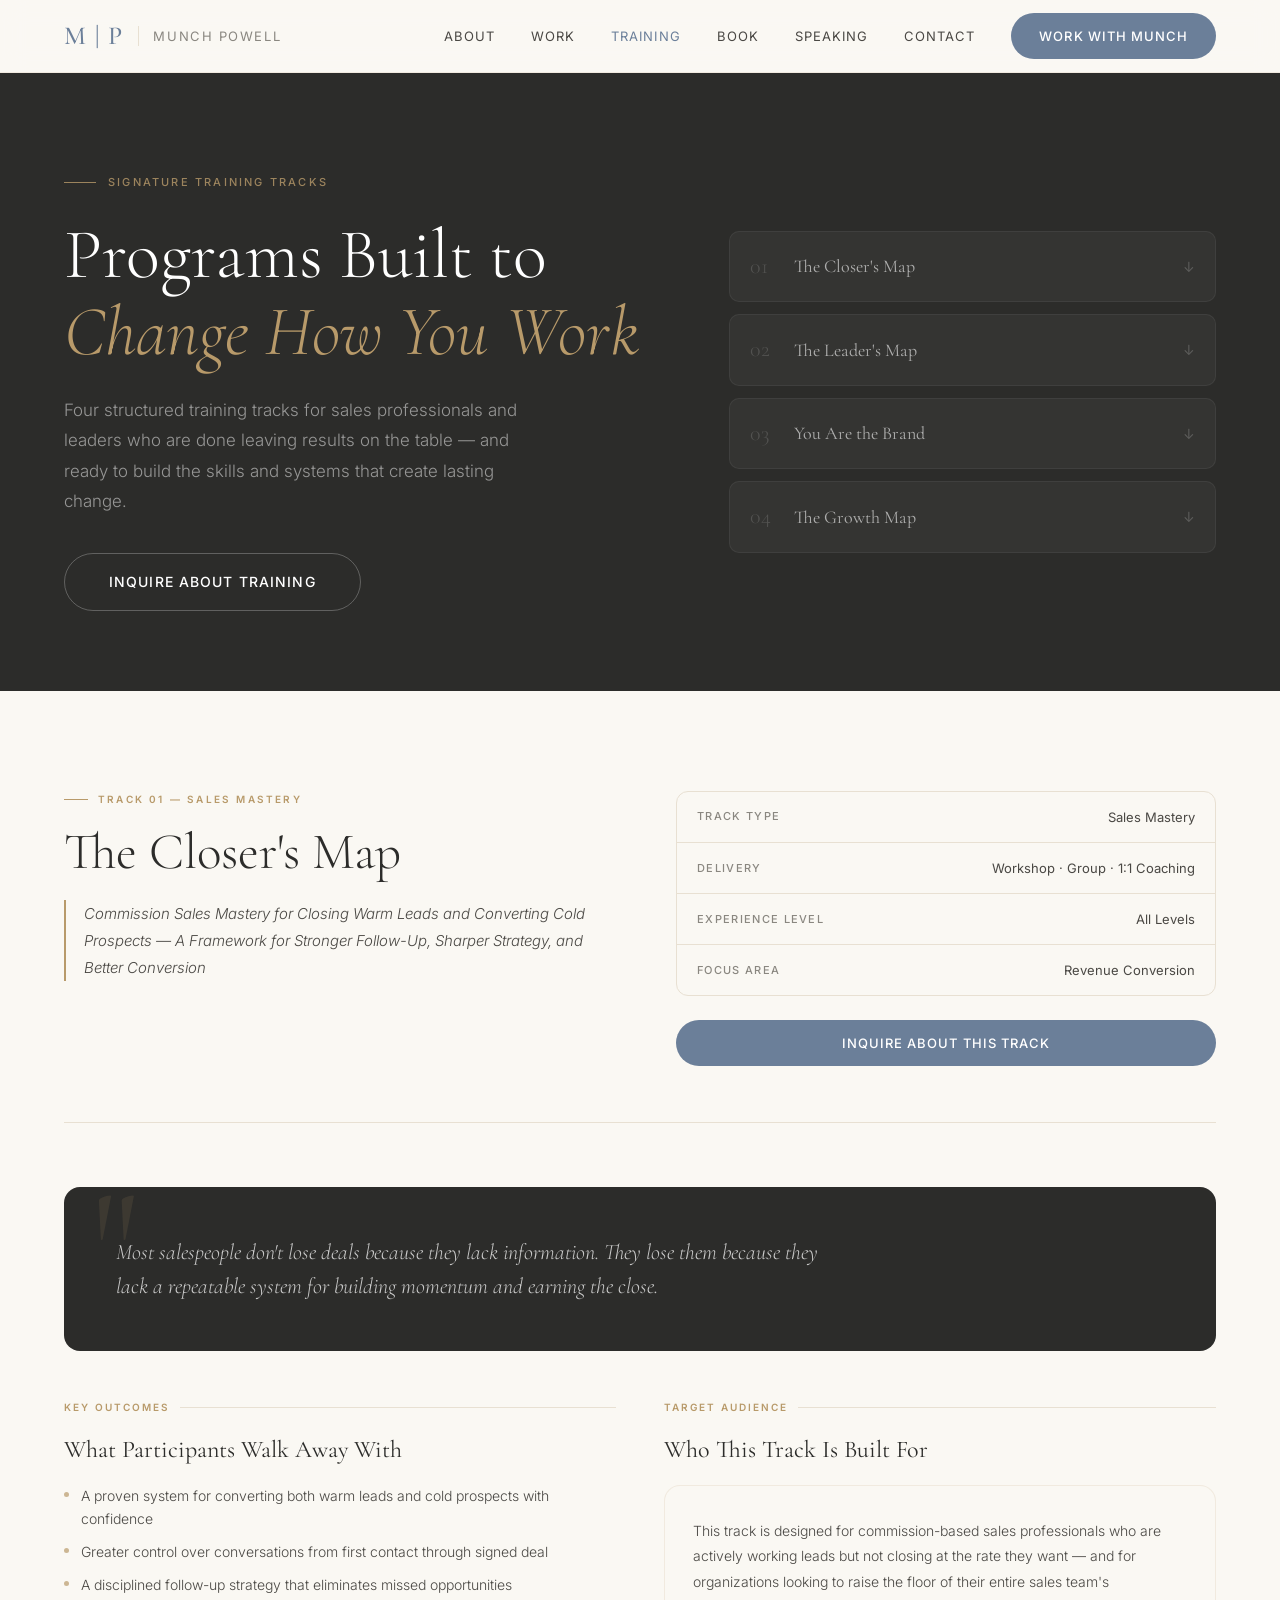
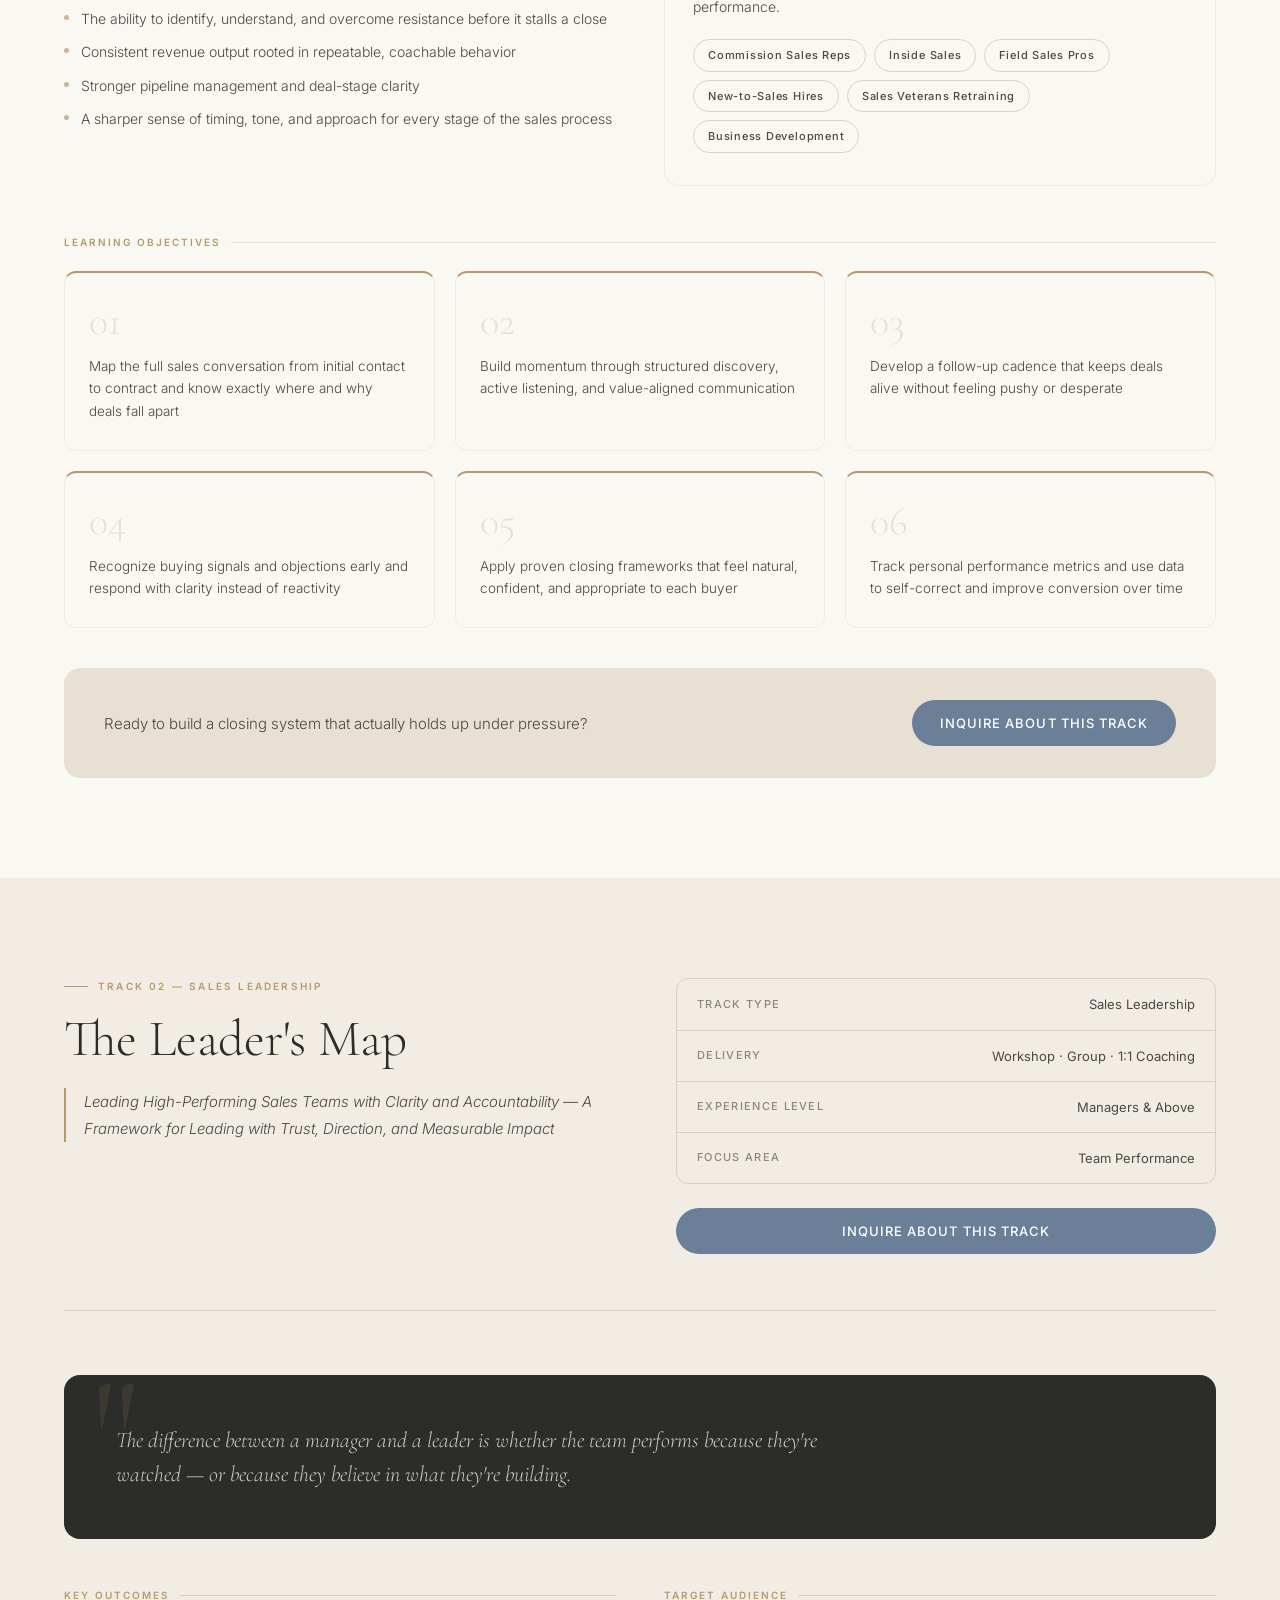
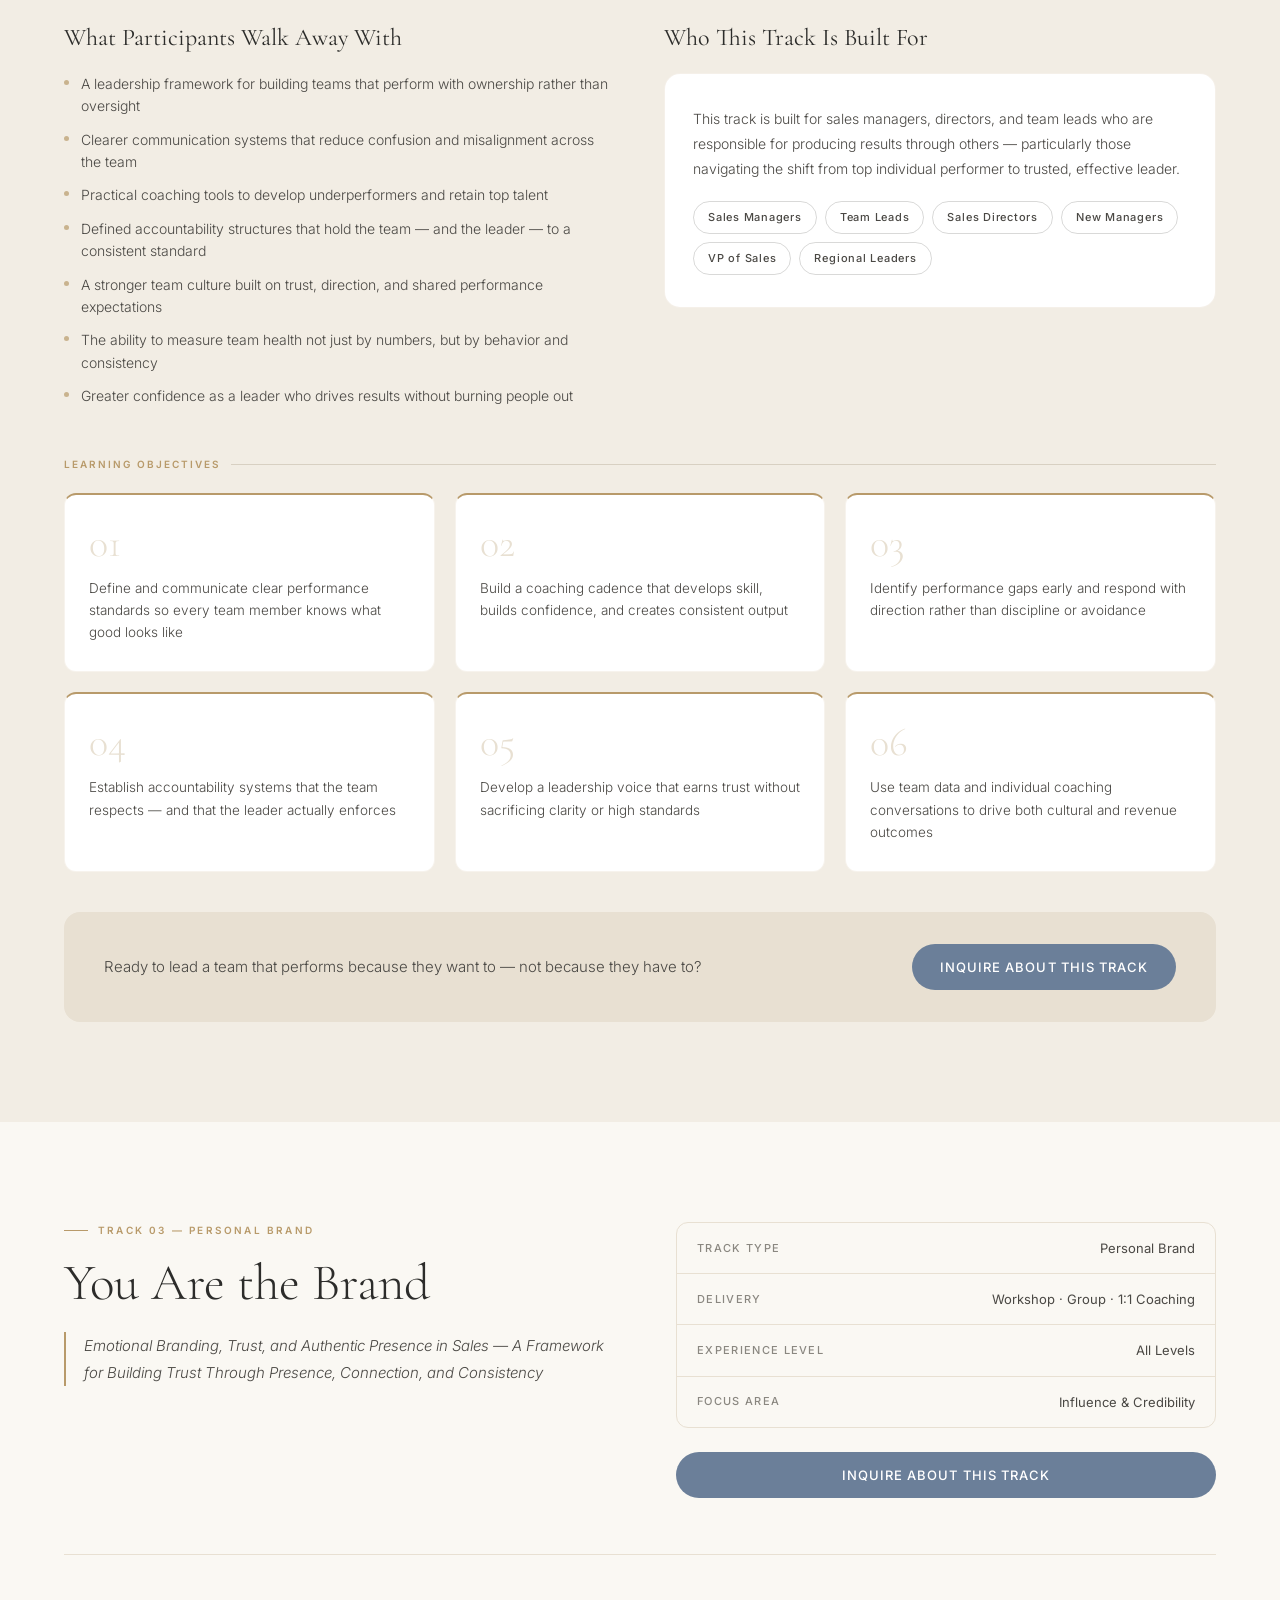
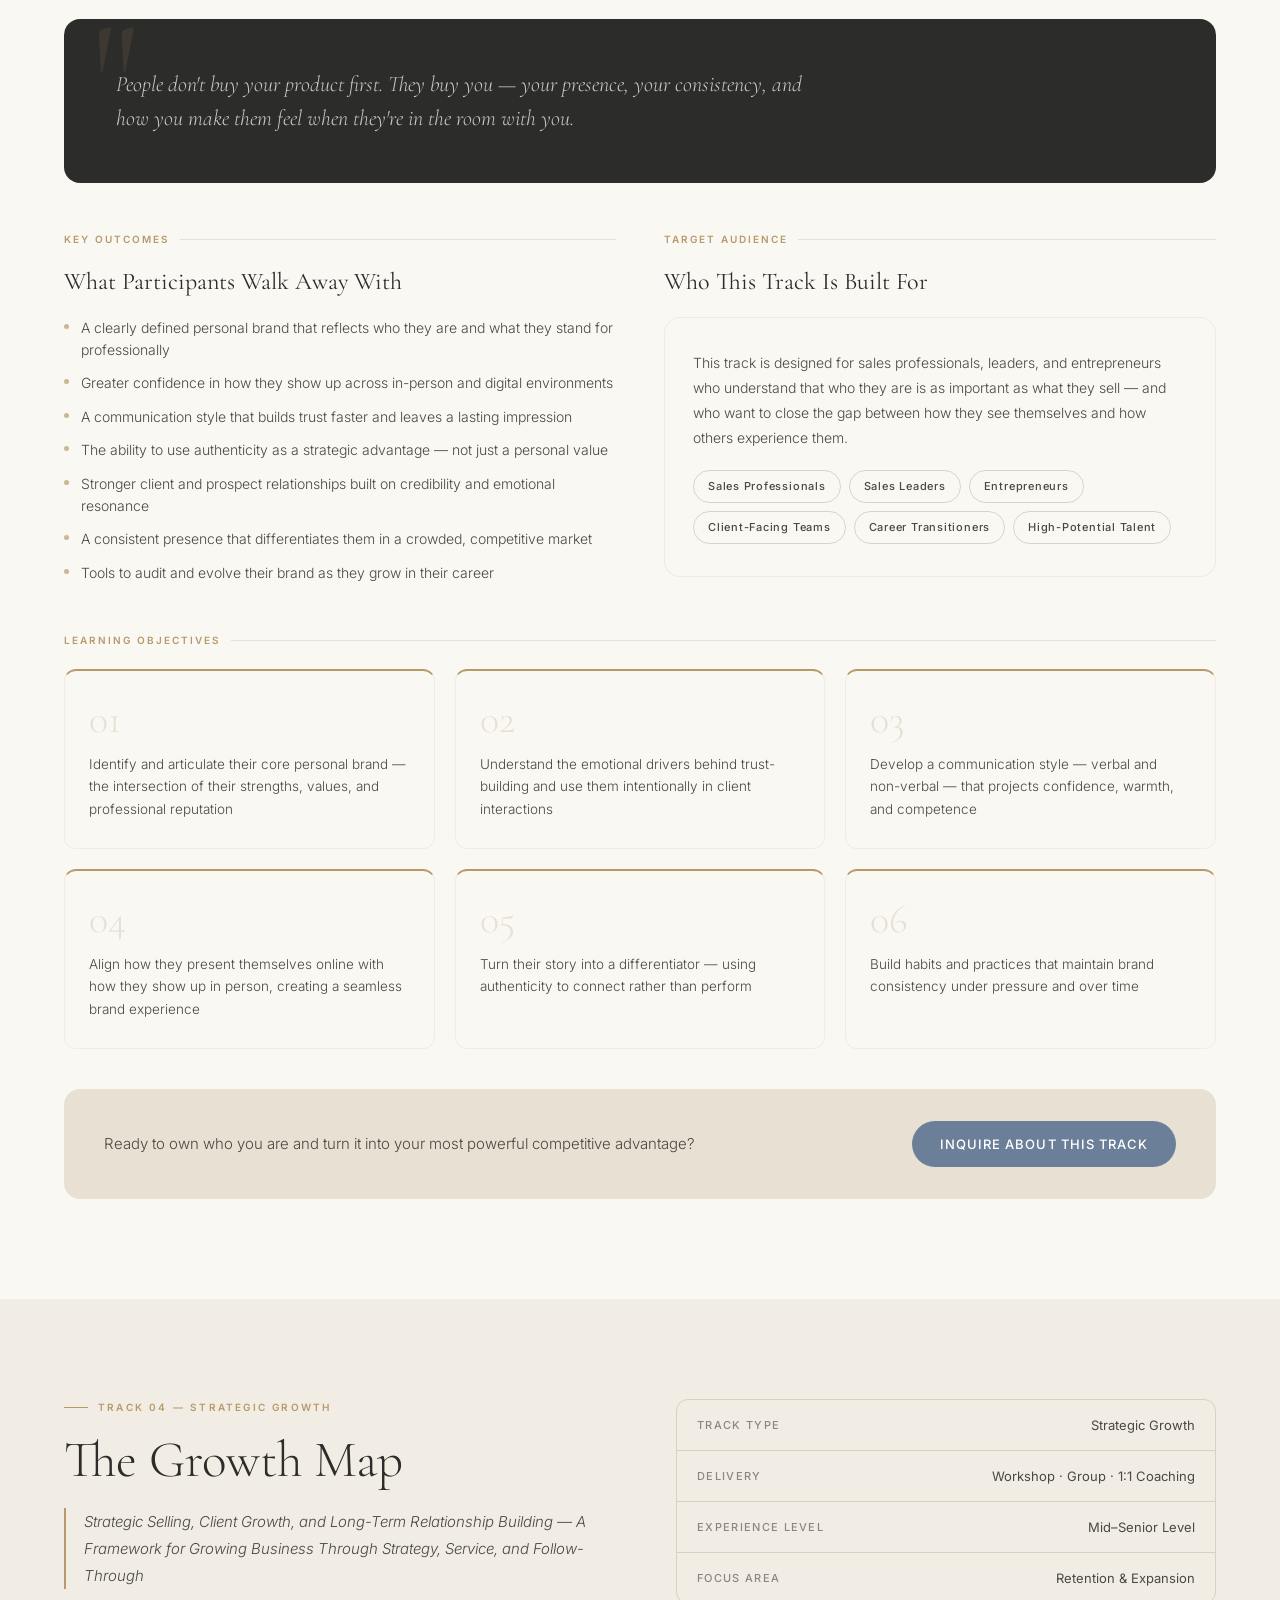
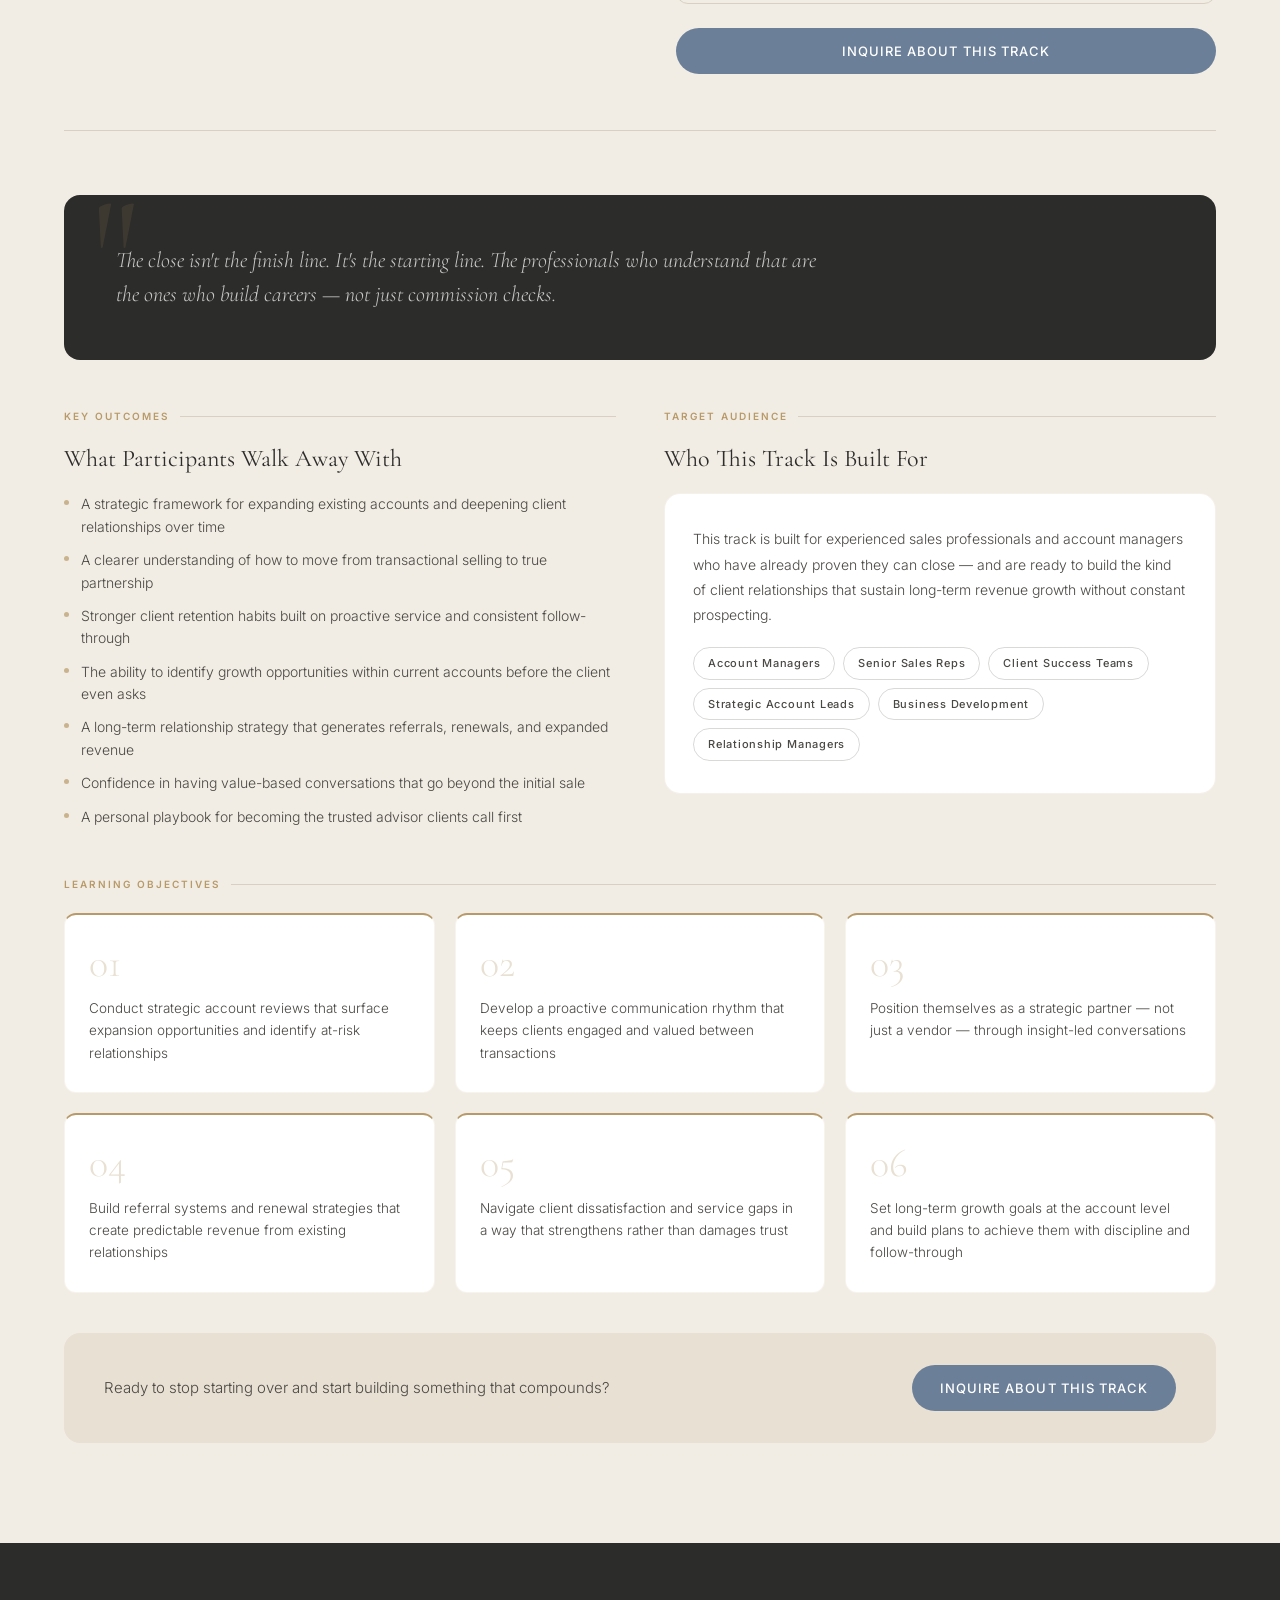
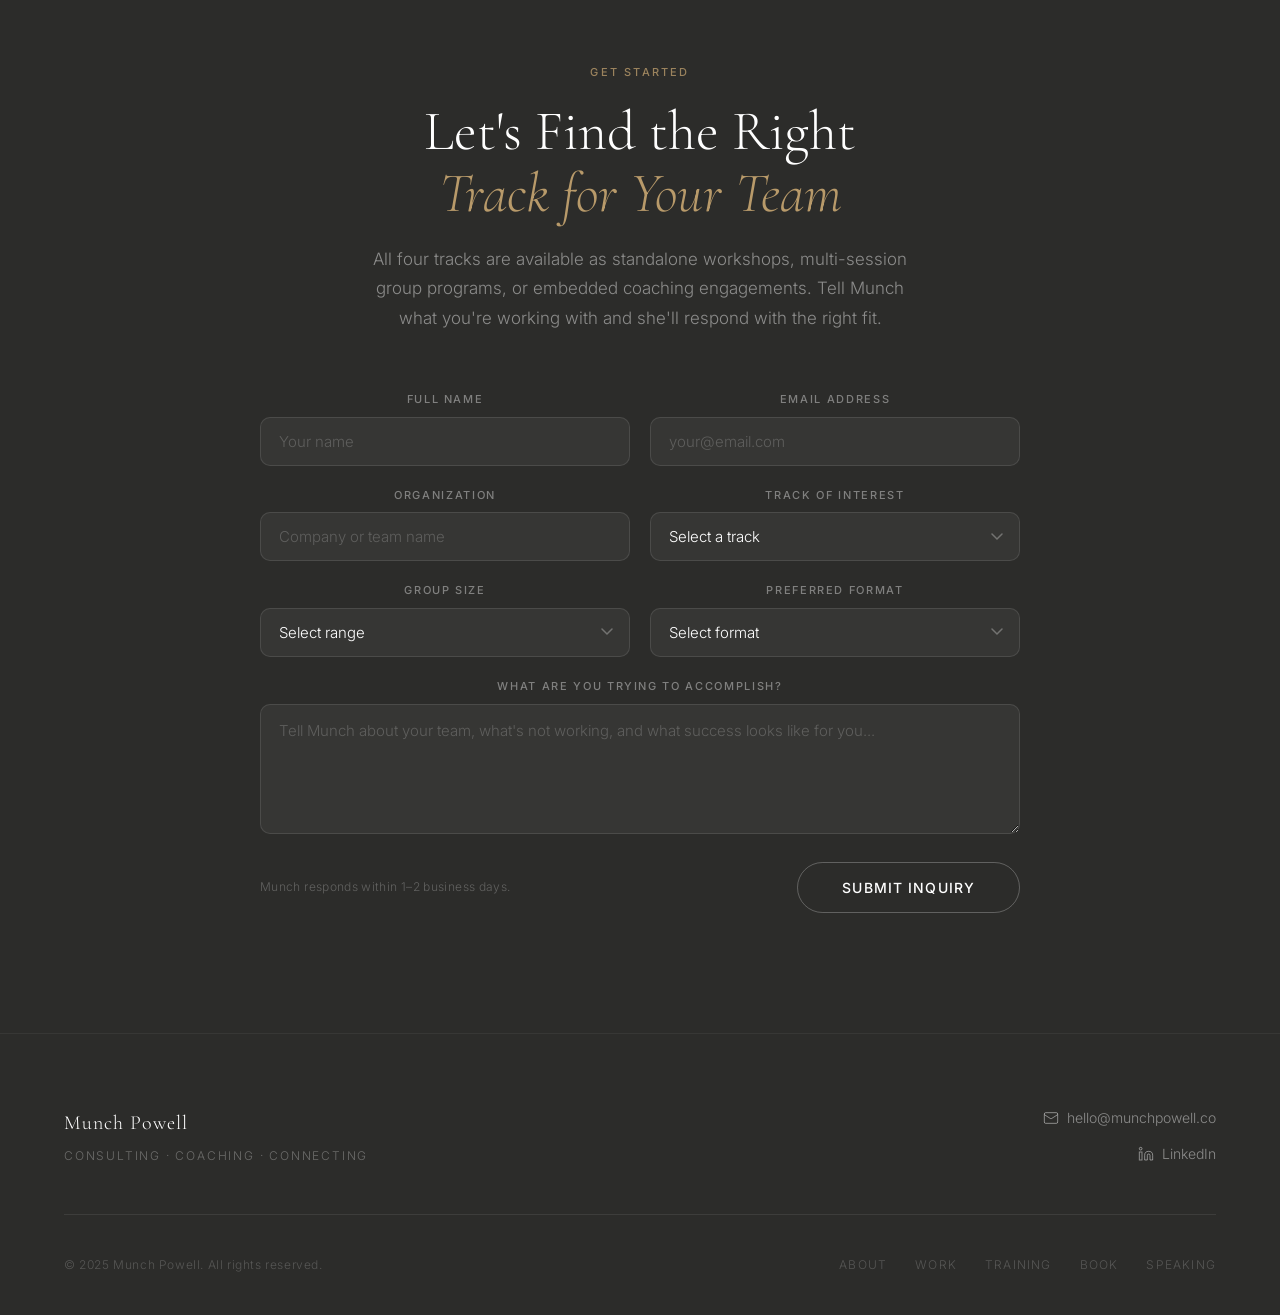
==== training/index.html @ 7922d02a "Fix track pre-selection URL format" ====
<!DOCTYPE html>
<html lang="en">
<head>
<link rel="icon"href="/assets/images/favicon.png">
<link rel="canonical" href="https://munchpowell.co/training">
<meta charset="UTF-8">
<meta name="viewport" content="width=device-width, initial-scale=1.0">
<title>Signature Training Tracks — Munch Powell</title>
<meta name="description" content="Four structured training tracks for sales professionals and leaders — The Closer's Map, The Leader's Map, You Are the Brand, and The Growth Map.">

<meta property="og:title" content="Signature Training Tracks — Munch Powell">
<meta property="og:description" content="Sales and leadership training programs built for professionals who are ready to create lasting, measurable results.">
<meta property="og:type" content="website">
<meta property="og:url" content="https://munchpowell.co/training">
<meta property="og:image" content="https://munchpowell.co/assets/images/hero.png">

<meta name="theme-color" content="#FAF8F3">
<link rel="preconnect" href="https://fonts.googleapis.com">
<link rel="preconnect" href="https://fonts.gstatic.com" crossorigin>
<link href="https://fonts.googleapis.com/css2?family=Cormorant+Garamond:ital,wght@0,300;0,400;0,500;0,600;1,300;1,400&family=Inter:wght@300;400;500;600&display=swap" rel="stylesheet">
<style>
  *, *::before, *::after { box-sizing: border-box; margin: 0; padding: 0; }

  :root {
    --cream: #FAF8F3;
    --beige: #F2EDE4;
    --beige-dark: #E8E0D2;
    --slate-blue: #6B7F99;
    --slate-blue-dark: #536175;
    --slate-blue-light: #8A9BB5;
    --charcoal: #2C2C2A;
    --charcoal-soft: #4A4844;
    --muted: #8A8780;
    --gold: #B89A6A;
    --white: #FFFFFF;
    --serif: 'Cormorant Garamond', Georgia, serif;
    --sans: 'Inter', system-ui, sans-serif;
    --radius: 50px;
    --radius-card: 16px;
    --transition: 0.25s ease;
  }

  html { scroll-behavior: smooth; }

  body {
    font-family: var(--sans);
    background: var(--cream);
    color: var(--charcoal);
    line-height: 1.7;
    font-size: 16px;
    -webkit-font-smoothing: antialiased;
  }

  /* HEADER */
  header {
    position: sticky;
    top: 0;
    z-index: 100;
    background: rgba(250, 248, 243, 0.92);
    backdrop-filter: blur(12px);
    -webkit-backdrop-filter: blur(12px);
    border-bottom: 1px solid rgba(184,154,106,0.15);
    padding: 0 5%;
  }

  .header-inner {
    max-width: 1200px;
    margin: 0 auto;
    display: flex;
    align-items: center;
    justify-content: space-between;
    height: 72px;
  }

  .logo-mark {
    font-family: var(--serif);
    font-size: 26px;
    font-weight: 500;
    letter-spacing: 0.08em;
    color: var(--slate-blue);
    text-decoration: none;
    display: flex;
    align-items: center;
    gap: 14px;
  }

  .logo-mark span {
    font-size: 13px;
    font-family: var(--sans);
    font-weight: 400;
    letter-spacing: 0.12em;
    text-transform: uppercase;
    color: var(--muted);
  }

  .logo-divider {
    width: 1px;
    height: 20px;
    background: var(--beige-dark);
  }

  nav {
    display: flex;
    align-items: center;
    gap: 36px;
  }

  nav a {
    font-family: var(--sans);
    font-size: 13px;
    font-weight: 400;
    letter-spacing: 0.08em;
    text-transform: uppercase;
    color: var(--charcoal-soft);
    text-decoration: none;
    transition: color var(--transition);
  }

  nav a.active,
  nav a:hover { color: var(--slate-blue); }

  .btn {
    display: inline-flex;
    align-items: center;
    gap: 8px;
    font-family: var(--sans);
    font-size: 13px;
    font-weight: 500;
    letter-spacing: 0.08em;
    text-transform: uppercase;
    text-decoration: none;
    padding: 12px 28px;
    border-radius: var(--radius);
    transition: all var(--transition);
    cursor: pointer;
    border: none;
  }

  .btn-primary {
    background: var(--slate-blue);
    color: var(--white);
  }

  .btn-primary:hover {
    background: var(--slate-blue-dark);
    transform: translateY(-1px);
  }

  .btn-outline {
    background: transparent;
    color: var(--charcoal);
    border: 1.5px solid rgba(44,44,42,0.25);
  }

  .btn-outline:hover {
    border-color: var(--slate-blue);
    color: var(--slate-blue);
    transform: translateY(-1px);
  }

  .btn-ghost {
    background: transparent;
    color: var(--slate-blue);
    border: 1.5px solid var(--slate-blue-light);
    padding: 14px 36px;
    font-size: 14px;
  }

  .btn-ghost:hover {
    background: var(--slate-blue);
    color: var(--white);
    transform: translateY(-1px);
  }

  .btn-ghost-light {
    background: transparent;
    color: var(--white);
    border: 1.5px solid rgba(255,255,255,0.25);
    padding: 14px 36px;
    font-size: 14px;
  }

  .btn-ghost-light:hover {
    background: var(--gold);
    border-color: var(--gold);
    color: var(--charcoal);
    transform: translateY(-1px);
  }

  .btn-large { padding: 16px 44px; font-size: 14px; }

  .nav-toggle {
    display: none;
    background: none;
    border: none;
    cursor: pointer;
    padding: 4px;
  }

  .nav-toggle svg {
    width: 22px;
    height: 22px;
    stroke: var(--charcoal);
    fill: none;
    stroke-width: 1.5;
  }

  /* PAGE HERO */
  .page-hero {
    background: var(--charcoal);
    padding: 100px 5% 80px;
  }

  .page-hero-inner {
    max-width: 1200px;
    margin: 0 auto;
    display: grid;
    grid-template-columns: 1.2fr 1fr;
    gap: 80px;
    align-items: center;
  }

  .page-hero-eyebrow {
    font-size: 11px;
    font-weight: 500;
    letter-spacing: 0.2em;
    text-transform: uppercase;
    color: var(--gold);
    margin-bottom: 24px;
    display: flex;
    align-items: center;
    gap: 12px;
    opacity: 0.8;
  }

  .page-hero-eyebrow::before {
    content: '';
    display: block;
    width: 32px;
    height: 1px;
    background: var(--gold);
  }

  .page-hero h1 {
    font-family: var(--serif);
    font-size: clamp(44px, 5.5vw, 72px);
    font-weight: 300;
    line-height: 1.1;
    color: var(--white);
    margin-bottom: 24px;
  }

  .page-hero h1 em {
    font-style: italic;
    color: var(--gold);
  }

  .page-hero-sub {
    font-size: 17px;
    font-weight: 300;
    line-height: 1.8;
    color: rgba(255,255,255,0.5);
    margin-bottom: 36px;
    max-width: 480px;
  }

  .track-nav {
    display: flex;
    flex-direction: column;
    gap: 12px;
  }

  .track-nav-item {
    display: flex;
    align-items: center;
    gap: 16px;
    padding: 16px 20px;
    border-radius: 10px;
    background: rgba(255,255,255,0.04);
    border: 1px solid rgba(255,255,255,0.06);
    text-decoration: none;
    transition: background var(--transition), border-color var(--transition);
  }

  .track-nav-item:hover {
    background: rgba(255,255,255,0.08);
    border-color: rgba(184,154,106,0.3);
  }

  .track-nav-num {
    font-family: var(--serif);
    font-size: 22px;
    font-weight: 300;
    color: rgba(255,255,255,0.15);
    min-width: 28px;
  }

  .track-nav-title {
    font-family: var(--serif);
    font-size: 18px;
    font-weight: 400;
    color: rgba(255,255,255,0.6);
    transition: color var(--transition);
  }

  .track-nav-item:hover .track-nav-title {
    color: var(--gold);
  }

  .track-nav-arrow {
    margin-left: auto;
    color: rgba(255,255,255,0.2);
    font-size: 14px;
    transition: color var(--transition);
  }

  .track-nav-item:hover .track-nav-arrow {
    color: var(--gold);
  }

  /* TRACK SECTION */
  .track-section {
    padding: 100px 5%;
    scroll-margin-top: 80px;
  }

  .track-section:nth-child(even) {
    background: var(--beige);
  }

  .track-section-inner {
    max-width: 1200px;
    margin: 0 auto;
  }

  /* TRACK HEADER */
  .track-header {
    display: grid;
    grid-template-columns: 1fr 1fr;
    gap: 72px;
    align-items: start;
    margin-bottom: 64px;
    padding-bottom: 56px;
    border-bottom: 1px solid var(--beige-dark);
  }

  .track-section:nth-child(even) .track-header {
    border-bottom-color: #D8D0C2;
  }

  .track-eyebrow {
    font-size: 10px;
    font-weight: 600;
    letter-spacing: 0.22em;
    text-transform: uppercase;
    color: var(--gold);
    margin-bottom: 16px;
    display: flex;
    align-items: center;
    gap: 10px;
  }

  .track-eyebrow::before {
    content: '';
    display: block;
    width: 24px;
    height: 1px;
    background: var(--gold);
  }

  .track-header h2 {
    font-family: var(--serif);
    font-size: clamp(36px, 4vw, 56px);
    font-weight: 300;
    color: var(--charcoal);
    line-height: 1.1;
    margin-bottom: 20px;
  }

  .track-tagline {
    font-size: 15px;
    font-weight: 300;
    line-height: 1.8;
    color: var(--charcoal-soft);
    font-style: italic;
    border-left: 2px solid var(--gold);
    padding-left: 18px;
    margin-top: 4px;
  }

  .track-meta {
    display: flex;
    flex-direction: column;
    gap: 0;
    border: 1px solid var(--beige-dark);
    border-radius: 12px;
    overflow: hidden;
    margin-bottom: 24px;
  }

  .track-section:nth-child(even) .track-meta {
    border-color: #D8D0C2;
  }

  .track-meta-item {
    display: flex;
    justify-content: space-between;
    align-items: center;
    padding: 14px 20px;
    border-bottom: 1px solid var(--beige-dark);
  }

  .track-section:nth-child(even) .track-meta-item {
    border-bottom-color: #D8D0C2;
  }

  .track-meta-item:last-child { border-bottom: none; }

  .track-meta-label {
    font-size: 11px;
    font-weight: 500;
    letter-spacing: 0.12em;
    text-transform: uppercase;
    color: var(--muted);
  }

  .track-meta-value {
    font-size: 13px;
    font-weight: 400;
    color: var(--charcoal-soft);
  }

  /* SECTION LABEL */
  .content-label {
    font-size: 10px;
    font-weight: 600;
    letter-spacing: 0.2em;
    text-transform: uppercase;
    color: var(--gold);
    margin-bottom: 20px;
    display: flex;
    align-items: center;
    gap: 10px;
  }

  .content-label::after {
    content: '';
    flex: 1;
    height: 1px;
    background: var(--beige-dark);
  }

  .track-section:nth-child(even) .content-label::after {
    background: #D8D0C2;
  }

  /* CONTENT GRID */
  .track-content {
    display: grid;
    grid-template-columns: 1fr 1fr;
    gap: 48px;
    margin-bottom: 48px;
  }

  .content-block h3 {
    font-family: var(--serif);
    font-size: 24px;
    font-weight: 400;
    color: var(--charcoal);
    margin-bottom: 20px;
    line-height: 1.2;
  }

  /* OUTCOME LIST */
  .outcome-list {
    list-style: none;
    display: flex;
    flex-direction: column;
    gap: 11px;
  }

  .outcome-list li {
    display: flex;
    align-items: flex-start;
    gap: 12px;
    font-size: 14px;
    font-weight: 300;
    line-height: 1.6;
    color: var(--charcoal-soft);
  }

  .outcome-list li::before {
    content: '';
    width: 5px;
    height: 5px;
    min-width: 5px;
    border-radius: 50%;
    background: var(--gold);
    margin-top: 7px;
    opacity: 0.7;
  }

  /* AUDIENCE BLOCK */
  .audience-block {
    background: var(--cream);
    border-radius: var(--radius-card);
    padding: 32px 28px;
    border: 1px solid rgba(184,154,106,0.15);
  }

  .track-section:nth-child(even) .audience-block {
    background: var(--white);
  }

  .audience-block p {
    font-size: 14px;
    font-weight: 300;
    line-height: 1.8;
    color: var(--charcoal-soft);
    margin-bottom: 20px;
  }

  .audience-tags {
    display: flex;
    flex-wrap: wrap;
    gap: 8px;
  }

  .tag {
    font-size: 11px;
    font-weight: 500;
    letter-spacing: 0.07em;
    padding: 6px 14px;
    border: 1.5px solid rgba(44,44,42,0.18);
    color: var(--charcoal-soft);
    border-radius: 40px;
  }

  /* OBJECTIVES GRID */
  .objectives-grid {
    display: grid;
    grid-template-columns: repeat(3, 1fr);
    gap: 20px;
  }

  .obj-card {
    background: var(--cream);
    border-radius: 12px;
    padding: 28px 24px;
    border: 1px solid rgba(184,154,106,0.12);
    border-top: 2px solid var(--gold);
  }

  .track-section:nth-child(even) .obj-card {
    background: var(--white);
  }

  .obj-num {
    font-family: var(--serif);
    font-size: 40px;
    font-weight: 300;
    color: var(--beige-dark);
    line-height: 1;
    margin-bottom: 14px;
  }

  .obj-card p {
    font-size: 13.5px;
    font-weight: 300;
    line-height: 1.65;
    color: var(--charcoal-soft);
  }

  /* PULL QUOTE */
  .track-pull-quote {
    background: var(--charcoal);
    border-radius: var(--radius-card);
    padding: 48px 52px;
    margin-bottom: 48px;
    position: relative;
    overflow: hidden;
  }

  .track-pull-quote::before {
    content: '"';
    font-family: var(--serif);
    font-size: 160px;
    color: var(--gold);
    position: absolute;
    top: -20px;
    left: 28px;
    line-height: 1;
    opacity: 0.12;
  }

  .track-pull-quote p {
    font-family: var(--serif);
    font-size: 22px;
    font-weight: 300;
    font-style: italic;
    line-height: 1.55;
    color: rgba(255,255,255,0.75);
    position: relative;
    z-index: 1;
    max-width: 720px;
  }

  /* TRACK CTA STRIP */
  .track-cta-strip {
    display: flex;
    align-items: center;
    justify-content: space-between;
    padding: 32px 40px;
    background: var(--beige-dark);
    border-radius: var(--radius-card);
    gap: 24px;
    flex-wrap: wrap;
  }

  .track-section:nth-child(even) .track-cta-strip {
    background: var(--beige-dark);
  }

  .track-cta-strip p {
    font-size: 15px;
    font-weight: 300;
    color: var(--charcoal-soft);
  }

  /* FINAL CTA */
  #training-cta {
    background: var(--charcoal);
    padding: 120px 5%;
    text-align: center;
  }

  #training-cta .section-label {
    font-size: 11px;
    font-weight: 500;
    letter-spacing: 0.2em;
    text-transform: uppercase;
    color: rgba(184,154,106,0.8);
    margin-bottom: 20px;
    display: block;
  }

  #training-cta h2 {
    font-family: var(--serif);
    font-size: clamp(38px, 5vw, 60px);
    font-weight: 300;
    color: var(--white);
    line-height: 1.1;
    margin-bottom: 24px;
  }

  #training-cta h2 em {
    font-style: italic;
    color: var(--gold);
  }

  #training-cta p {
    font-size: 17px;
    font-weight: 300;
    color: rgba(255,255,255,0.45);
    margin-bottom: 40px;
    max-width: 540px;
    margin-left: auto;
    margin-right: auto;
    line-height: 1.75;
  }

  /* FOOTER */
  footer {
    background: var(--charcoal);
    padding: 72px 5% 40px;
    border-top: 1px solid rgba(255,255,255,0.05);
  }

  .footer-inner { max-width: 1200px; margin: 0 auto; }

  .footer-top {
    display: flex;
    justify-content: space-between;
    align-items: center;
    padding-bottom: 48px;
    border-bottom: 1px solid rgba(255,255,255,0.08);
    margin-bottom: 40px;
    flex-wrap: wrap;
    gap: 32px;
  }

  .footer-brand .footer-name {
    font-family: var(--serif);
    font-size: 20px;
    font-weight: 300;
    color: var(--white);
    letter-spacing: 0.05em;
    margin-bottom: 6px;
  }

  .footer-tagline {
    font-size: 12px;
    font-weight: 300;
    letter-spacing: 0.15em;
    text-transform: uppercase;
    color: rgba(255,255,255,0.3);
  }

  .footer-links {
    display: flex;
    flex-direction: column;
    gap: 12px;
    align-items: flex-end;
  }

  .footer-links a {
    font-size: 14px;
    font-weight: 300;
    color: rgba(255,255,255,0.45);
    text-decoration: none;
    transition: color var(--transition);
    display: flex;
    align-items: center;
    gap: 8px;
  }

  .footer-links a:hover { color: var(--gold); }

  .footer-links a svg {
    width: 16px;
    height: 16px;
    stroke: currentColor;
    fill: none;
    stroke-width: 1.5;
  }

  .footer-bottom {
    display: flex;
    justify-content: space-between;
    align-items: center;
    flex-wrap: wrap;
    gap: 16px;
  }

  .footer-copy {
    font-size: 12px;
    font-weight: 300;
    color: rgba(255,255,255,0.2);
    letter-spacing: 0.05em;
  }

  .footer-nav { display: flex; gap: 28px; }

  .footer-nav a {
    font-size: 12px;
    font-weight: 300;
    letter-spacing: 0.1em;
    text-transform: uppercase;
    color: rgba(255,255,255,0.2);
    text-decoration: none;
    transition: color var(--transition);
  }

  .footer-nav a:hover { color: rgba(255,255,255,0.5); }

  /* RESPONSIVE */
  @media (max-width: 900px) {
    nav { display: none; }
    nav.open {
      display: flex;
      flex-direction: column;
      position: absolute;
      top: 72px;
      left: 0;
      right: 0;
      background: var(--cream);
      padding: 24px 5% 32px;
      border-bottom: 1px solid var(--beige-dark);
      gap: 24px;
      align-items: flex-start;
    }
    nav.open .btn { width: 100%; justify-content: center; }
    .nav-toggle { display: block; }
    header { position: relative; }
    .page-hero-inner { grid-template-columns: 1fr; gap: 40px; }
    .track-header { grid-template-columns: 1fr; gap: 36px; }
    .track-content { grid-template-columns: 1fr; gap: 36px; }
    .objectives-grid { grid-template-columns: 1fr 1fr; }
    .footer-top { flex-direction: column; align-items: flex-start; }
    .footer-links { align-items: flex-start; }
  }

  @media (max-width: 600px) {
    .track-section { padding: 64px 5%; }
    .objectives-grid { grid-template-columns: 1fr; }
    .track-cta-strip { flex-direction: column; text-align: center; }
    .track-pull-quote { padding: 36px 28px; }
    .track-pull-quote p { font-size: 18px; }
  }
</style>
</head>
<body>

<header id="header">
  <div class="header-inner">
    <a href="/" class="logo-mark">
      M&thinsp;|&thinsp;P
      <div class="logo-divider"></div>
      <span>Munch Powell</span>
    </a>
    <nav id="nav">
      <a href="/#about">About</a>
      <a href="/#work">Work</a>
      <a href="/training" class="active">Training</a>
      <a href="/#book">Book</a>
      <a href="/#speaking">Speaking</a>
      <a href="/#cta">Contact</a>
      <a href="/#cta" class="btn btn-primary">Work With Munch</a>
    </nav>
    <button class="nav-toggle" id="navToggle" aria-label="Toggle navigation">
      <svg viewBox="0 0 24 24"><line x1="4" y1="7" x2="20" y2="7"/><line x1="4" y1="12" x2="20" y2="12"/><line x1="4" y1="17" x2="20" y2="17"/></svg>
    </button>
  </div>
</header>

<!-- PAGE HERO -->
<section class="page-hero">
  <div class="page-hero-inner">
    <div>
      <div class="page-hero-eyebrow">Signature Training Tracks</div>
      <h1>Programs Built to<br><em>Change How You Work</em></h1>
      <p class="page-hero-sub">Four structured training tracks for sales professionals and leaders who are done leaving results on the table — and ready to build the skills and systems that create lasting change.</p>
      <a href="#training-cta" class="btn btn-ghost-light btn-large">Inquire About Training</a>
    </div>
    <div>
      <div class="track-nav">
        <a class="track-nav-item" href="#closer">
          <span class="track-nav-num">01</span>
          <span class="track-nav-title">The Closer's Map</span>
          <span class="track-nav-arrow">↓</span>
        </a>
        <a class="track-nav-item" href="#leader">
          <span class="track-nav-num">02</span>
          <span class="track-nav-title">The Leader's Map</span>
          <span class="track-nav-arrow">↓</span>
        </a>
        <a class="track-nav-item" href="#brand">
          <span class="track-nav-num">03</span>
          <span class="track-nav-title">You Are the Brand</span>
          <span class="track-nav-arrow">↓</span>
        </a>
        <a class="track-nav-item" href="#growth">
          <span class="track-nav-num">04</span>
          <span class="track-nav-title">The Growth Map</span>
          <span class="track-nav-arrow">↓</span>
        </a>
      </div>
    </div>
  </div>
</section>

<!-- ══════════════════════════════════════ -->
<!-- TRACK 01: THE CLOSER'S MAP -->
<!-- ══════════════════════════════════════ -->
<section class="track-section" id="closer">
  <div class="track-section-inner">

    <div class="track-header">
      <div>
        <div class="track-eyebrow">Track 01 — Sales Mastery</div>
        <h2>The Closer's Map</h2>
        <p class="track-tagline">Commission Sales Mastery for Closing Warm Leads and Converting Cold Prospects — A Framework for Stronger Follow-Up, Sharper Strategy, and Better Conversion</p>
      </div>
      <div>
        <div class="track-meta">
          <div class="track-meta-item">
            <span class="track-meta-label">Track Type</span>
            <span class="track-meta-value">Sales Mastery</span>
          </div>
          <div class="track-meta-item">
            <span class="track-meta-label">Delivery</span>
            <span class="track-meta-value">Workshop · Group · 1:1 Coaching</span>
          </div>
          <div class="track-meta-item">
            <span class="track-meta-label">Experience Level</span>
            <span class="track-meta-value">All Levels</span>
          </div>
          <div class="track-meta-item">
            <span class="track-meta-label">Focus Area</span>
            <span class="track-meta-value">Revenue Conversion</span>
          </div>
        </div>
        <a href="?track=closer#training-cta" class="btn btn-primary" style="width:100%; justify-content:center;">Inquire About This Track</a>
      </div>
    </div>

    <div class="track-pull-quote">
      <p>Most salespeople don't lose deals because they lack information. They lose them because they lack a repeatable system for building momentum and earning the close.</p>
    </div>

    <div class="track-content">
      <div class="content-block">
        <div class="content-label">Key Outcomes</div>
        <h3>What Participants Walk Away With</h3>
        <ul class="outcome-list">
          <li>A proven system for converting both warm leads and cold prospects with confidence</li>
          <li>Greater control over conversations from first contact through signed deal</li>
          <li>A disciplined follow-up strategy that eliminates missed opportunities</li>
          <li>The ability to identify, understand, and overcome resistance before it stalls a close</li>
          <li>Consistent revenue output rooted in repeatable, coachable behavior</li>
          <li>Stronger pipeline management and deal-stage clarity</li>
          <li>A sharper sense of timing, tone, and approach for every stage of the sales process</li>
        </ul>
      </div>
      <div class="content-block">
        <div class="content-label">Target Audience</div>
        <h3>Who This Track Is Built For</h3>
        <div class="audience-block">
          <p>This track is designed for commission-based sales professionals who are actively working leads but not closing at the rate they want — and for organizations looking to raise the floor of their entire sales team's performance.</p>
          <div class="audience-tags">
            <span class="tag">Commission Sales Reps</span>
            <span class="tag">Inside Sales</span>
            <span class="tag">Field Sales Pros</span>
            <span class="tag">New-to-Sales Hires</span>
            <span class="tag">Sales Veterans Retraining</span>
            <span class="tag">Business Development</span>
          </div>
        </div>
      </div>
    </div>

    <div class="content-label">Learning Objectives</div>
    <div class="objectives-grid" style="margin-bottom:40px;">
      <div class="obj-card"><div class="obj-num">01</div><p>Map the full sales conversation from initial contact to contract and know exactly where and why deals fall apart</p></div>
      <div class="obj-card"><div class="obj-num">02</div><p>Build momentum through structured discovery, active listening, and value-aligned communication</p></div>
      <div class="obj-card"><div class="obj-num">03</div><p>Develop a follow-up cadence that keeps deals alive without feeling pushy or desperate</p></div>
      <div class="obj-card"><div class="obj-num">04</div><p>Recognize buying signals and objections early and respond with clarity instead of reactivity</p></div>
      <div class="obj-card"><div class="obj-num">05</div><p>Apply proven closing frameworks that feel natural, confident, and appropriate to each buyer</p></div>
      <div class="obj-card"><div class="obj-num">06</div><p>Track personal performance metrics and use data to self-correct and improve conversion over time</p></div>
    </div>

    <div class="track-cta-strip">
      <p>Ready to build a closing system that actually holds up under pressure?</p>
      <a href="?track=closer#training-cta" class="btn btn-primary">Inquire About This Track</a>
    </div>

  </div>
</section>

<!-- ══════════════════════════════════════ -->
<!-- TRACK 02: THE LEADER'S MAP -->
<!-- ══════════════════════════════════════ -->
<section class="track-section" id="leader">
  <div class="track-section-inner">

    <div class="track-header">
      <div>
        <div class="track-eyebrow">Track 02 — Sales Leadership</div>
        <h2>The Leader's Map</h2>
        <p class="track-tagline">Leading High-Performing Sales Teams with Clarity and Accountability — A Framework for Leading with Trust, Direction, and Measurable Impact</p>
      </div>
      <div>
        <div class="track-meta">
          <div class="track-meta-item">
            <span class="track-meta-label">Track Type</span>
            <span class="track-meta-value">Sales Leadership</span>
          </div>
          <div class="track-meta-item">
            <span class="track-meta-label">Delivery</span>
            <span class="track-meta-value">Workshop · Group · 1:1 Coaching</span>
          </div>
          <div class="track-meta-item">
            <span class="track-meta-label">Experience Level</span>
            <span class="track-meta-value">Managers &amp; Above</span>
          </div>
          <div class="track-meta-item">
            <span class="track-meta-label">Focus Area</span>
            <span class="track-meta-value">Team Performance</span>
          </div>
        </div>
        <a href="?track=leader#training-cta" class="btn btn-primary" style="width:100%; justify-content:center;">Inquire About This Track</a>
      </div>
    </div>

    <div class="track-pull-quote">
      <p>The difference between a manager and a leader is whether the team performs because they're watched — or because they believe in what they're building.</p>
    </div>

    <div class="track-content">
      <div class="content-block">
        <div class="content-label">Key Outcomes</div>
        <h3>What Participants Walk Away With</h3>
        <ul class="outcome-list">
          <li>A leadership framework for building teams that perform with ownership rather than oversight</li>
          <li>Clearer communication systems that reduce confusion and misalignment across the team</li>
          <li>Practical coaching tools to develop underperformers and retain top talent</li>
          <li>Defined accountability structures that hold the team — and the leader — to a consistent standard</li>
          <li>A stronger team culture built on trust, direction, and shared performance expectations</li>
          <li>The ability to measure team health not just by numbers, but by behavior and consistency</li>
          <li>Greater confidence as a leader who drives results without burning people out</li>
        </ul>
      </div>
      <div class="content-block">
        <div class="content-label">Target Audience</div>
        <h3>Who This Track Is Built For</h3>
        <div class="audience-block">
          <p>This track is built for sales managers, directors, and team leads who are responsible for producing results through others — particularly those navigating the shift from top individual performer to trusted, effective leader.</p>
          <div class="audience-tags">
            <span class="tag">Sales Managers</span>
            <span class="tag">Team Leads</span>
            <span class="tag">Sales Directors</span>
            <span class="tag">New Managers</span>
            <span class="tag">VP of Sales</span>
            <span class="tag">Regional Leaders</span>
          </div>
        </div>
      </div>
    </div>

    <div class="content-label">Learning Objectives</div>
    <div class="objectives-grid" style="margin-bottom:40px;">
      <div class="obj-card"><div class="obj-num">01</div><p>Define and communicate clear performance standards so every team member knows what good looks like</p></div>
      <div class="obj-card"><div class="obj-num">02</div><p>Build a coaching cadence that develops skill, builds confidence, and creates consistent output</p></div>
      <div class="obj-card"><div class="obj-num">03</div><p>Identify performance gaps early and respond with direction rather than discipline or avoidance</p></div>
      <div class="obj-card"><div class="obj-num">04</div><p>Establish accountability systems that the team respects — and that the leader actually enforces</p></div>
      <div class="obj-card"><div class="obj-num">05</div><p>Develop a leadership voice that earns trust without sacrificing clarity or high standards</p></div>
      <div class="obj-card"><div class="obj-num">06</div><p>Use team data and individual coaching conversations to drive both cultural and revenue outcomes</p></div>
    </div>

    <div class="track-cta-strip">
      <p>Ready to lead a team that performs because they want to — not because they have to?</p>
      <a href="?track=leader#training-cta" class="btn btn-primary">Inquire About This Track</a>
    </div>

  </div>
</section>

<!-- ══════════════════════════════════════ -->
<!-- TRACK 03: YOU ARE THE BRAND -->
<!-- ══════════════════════════════════════ -->
<section class="track-section" id="brand">
  <div class="track-section-inner">

    <div class="track-header">
      <div>
        <div class="track-eyebrow">Track 03 — Personal Brand</div>
        <h2>You Are the Brand</h2>
        <p class="track-tagline">Emotional Branding, Trust, and Authentic Presence in Sales — A Framework for Building Trust Through Presence, Connection, and Consistency</p>
      </div>
      <div>
        <div class="track-meta">
          <div class="track-meta-item">
            <span class="track-meta-label">Track Type</span>
            <span class="track-meta-value">Personal Brand</span>
          </div>
          <div class="track-meta-item">
            <span class="track-meta-label">Delivery</span>
            <span class="track-meta-value">Workshop · Group · 1:1 Coaching</span>
          </div>
          <div class="track-meta-item">
            <span class="track-meta-label">Experience Level</span>
            <span class="track-meta-value">All Levels</span>
          </div>
          <div class="track-meta-item">
            <span class="track-meta-label">Focus Area</span>
            <span class="track-meta-value">Influence &amp; Credibility</span>
          </div>
        </div>
        <a href="?track=brand#training-cta" class="btn btn-primary" style="width:100%; justify-content:center;">Inquire About This Track</a>
      </div>
    </div>

    <div class="track-pull-quote">
      <p>People don't buy your product first. They buy you — your presence, your consistency, and how you make them feel when they're in the room with you.</p>
    </div>

    <div class="track-content">
      <div class="content-block">
        <div class="content-label">Key Outcomes</div>
        <h3>What Participants Walk Away With</h3>
        <ul class="outcome-list">
          <li>A clearly defined personal brand that reflects who they are and what they stand for professionally</li>
          <li>Greater confidence in how they show up across in-person and digital environments</li>
          <li>A communication style that builds trust faster and leaves a lasting impression</li>
          <li>The ability to use authenticity as a strategic advantage — not just a personal value</li>
          <li>Stronger client and prospect relationships built on credibility and emotional resonance</li>
          <li>A consistent presence that differentiates them in a crowded, competitive market</li>
          <li>Tools to audit and evolve their brand as they grow in their career</li>
        </ul>
      </div>
      <div class="content-block">
        <div class="content-label">Target Audience</div>
        <h3>Who This Track Is Built For</h3>
        <div class="audience-block">
          <p>This track is designed for sales professionals, leaders, and entrepreneurs who understand that who they are is as important as what they sell — and who want to close the gap between how they see themselves and how others experience them.</p>
          <div class="audience-tags">
            <span class="tag">Sales Professionals</span>
            <span class="tag">Sales Leaders</span>
            <span class="tag">Entrepreneurs</span>
            <span class="tag">Client-Facing Teams</span>
            <span class="tag">Career Transitioners</span>
            <span class="tag">High-Potential Talent</span>
          </div>
        </div>
      </div>
    </div>

    <div class="content-label">Learning Objectives</div>
    <div class="objectives-grid" style="margin-bottom:40px;">
      <div class="obj-card"><div class="obj-num">01</div><p>Identify and articulate their core personal brand — the intersection of their strengths, values, and professional reputation</p></div>
      <div class="obj-card"><div class="obj-num">02</div><p>Understand the emotional drivers behind trust-building and use them intentionally in client interactions</p></div>
      <div class="obj-card"><div class="obj-num">03</div><p>Develop a communication style — verbal and non-verbal — that projects confidence, warmth, and competence</p></div>
      <div class="obj-card"><div class="obj-num">04</div><p>Align how they present themselves online with how they show up in person, creating a seamless brand experience</p></div>
      <div class="obj-card"><div class="obj-num">05</div><p>Turn their story into a differentiator — using authenticity to connect rather than perform</p></div>
      <div class="obj-card"><div class="obj-num">06</div><p>Build habits and practices that maintain brand consistency under pressure and over time</p></div>
    </div>

    <div class="track-cta-strip">
      <p>Ready to own who you are and turn it into your most powerful competitive advantage?</p>
      <a href="?track=brand#training-cta" class="btn btn-primary">Inquire About This Track</a>
    </div>

  </div>
</section>

<!-- ══════════════════════════════════════ -->
<!-- TRACK 04: THE GROWTH MAP -->
<!-- ══════════════════════════════════════ -->
<section class="track-section" id="growth">
  <div class="track-section-inner">

    <div class="track-header">
      <div>
        <div class="track-eyebrow">Track 04 — Strategic Growth</div>
        <h2>The Growth Map</h2>
        <p class="track-tagline">Strategic Selling, Client Growth, and Long-Term Relationship Building — A Framework for Growing Business Through Strategy, Service, and Follow-Through</p>
      </div>
      <div>
        <div class="track-meta">
          <div class="track-meta-item">
            <span class="track-meta-label">Track Type</span>
            <span class="track-meta-value">Strategic Growth</span>
          </div>
          <div class="track-meta-item">
            <span class="track-meta-label">Delivery</span>
            <span class="track-meta-value">Workshop · Group · 1:1 Coaching</span>
          </div>
          <div class="track-meta-item">
            <span class="track-meta-label">Experience Level</span>
            <span class="track-meta-value">Mid–Senior Level</span>
          </div>
          <div class="track-meta-item">
            <span class="track-meta-label">Focus Area</span>
            <span class="track-meta-value">Retention &amp; Expansion</span>
          </div>
        </div>
        <a href="?track=growth#training-cta" class="btn btn-primary" style="width:100%; justify-content:center;">Inquire About This Track</a>
      </div>
    </div>

    <div class="track-pull-quote">
      <p>The close isn't the finish line. It's the starting line. The professionals who understand that are the ones who build careers — not just commission checks.</p>
    </div>

    <div class="track-content">
      <div class="content-block">
        <div class="content-label">Key Outcomes</div>
        <h3>What Participants Walk Away With</h3>
        <ul class="outcome-list">
          <li>A strategic framework for expanding existing accounts and deepening client relationships over time</li>
          <li>A clearer understanding of how to move from transactional selling to true partnership</li>
          <li>Stronger client retention habits built on proactive service and consistent follow-through</li>
          <li>The ability to identify growth opportunities within current accounts before the client even asks</li>
          <li>A long-term relationship strategy that generates referrals, renewals, and expanded revenue</li>
          <li>Confidence in having value-based conversations that go beyond the initial sale</li>
          <li>A personal playbook for becoming the trusted advisor clients call first</li>
        </ul>
      </div>
      <div class="content-block">
        <div class="content-label">Target Audience</div>
        <h3>Who This Track Is Built For</h3>
        <div class="audience-block">
          <p>This track is built for experienced sales professionals and account managers who have already proven they can close — and are ready to build the kind of client relationships that sustain long-term revenue growth without constant prospecting.</p>
          <div class="audience-tags">
            <span class="tag">Account Managers</span>
            <span class="tag">Senior Sales Reps</span>
            <span class="tag">Client Success Teams</span>
            <span class="tag">Strategic Account Leads</span>
            <span class="tag">Business Development</span>
            <span class="tag">Relationship Managers</span>
          </div>
        </div>
      </div>
    </div>

    <div class="content-label">Learning Objectives</div>
    <div class="objectives-grid" style="margin-bottom:40px;">
      <div class="obj-card"><div class="obj-num">01</div><p>Conduct strategic account reviews that surface expansion opportunities and identify at-risk relationships</p></div>
      <div class="obj-card"><div class="obj-num">02</div><p>Develop a proactive communication rhythm that keeps clients engaged and valued between transactions</p></div>
      <div class="obj-card"><div class="obj-num">03</div><p>Position themselves as a strategic partner — not just a vendor — through insight-led conversations</p></div>
      <div class="obj-card"><div class="obj-num">04</div><p>Build referral systems and renewal strategies that create predictable revenue from existing relationships</p></div>
      <div class="obj-card"><div class="obj-num">05</div><p>Navigate client dissatisfaction and service gaps in a way that strengthens rather than damages trust</p></div>
      <div class="obj-card"><div class="obj-num">06</div><p>Set long-term growth goals at the account level and build plans to achieve them with discipline and follow-through</p></div>
    </div>

    <div class="track-cta-strip">
      <p>Ready to stop starting over and start building something that compounds?</p>
      <a href="?track=growth#training-cta" class="btn btn-primary">Inquire About This Track</a>
    </div>

  </div>
</section>

<!-- ============================================================
  TRAINING INQUIRY FORM — training/index.html
  REPLACE the existing <section id="training-cta">...</section>
  with this block.
  BEFORE GOING LIVE: Replace https://formspree.io/f/xojygpjb with the
  actual endpoint from formspree.io (e.g. https://formspree.io/f/yyyyyyyy)
  Note: use a DIFFERENT endpoint from the general contact form
  so Munch can distinguish training inquiries in her inbox.
  ============================================================ -->

<section id="training-cta">

  <style>
    /* TRAINING FORM STYLES — dark background variant */
    #training-cta {
      background: var(--charcoal);
      padding: 120px 5%;
    }

    .training-cta-inner {
      max-width: 760px;
      margin: 0 auto;
    }

    .training-cta-intro {
      text-align: center;
      margin-bottom: 56px;
    }

    .training-cta-intro .section-label {
      display: block;
      text-align: center;
      margin-bottom: 20px;
      color: rgba(184,154,106,0.8);
    }

    #training-cta h2 {
      font-family: var(--serif);
      font-size: clamp(36px, 4.5vw, 56px);
      font-weight: 300;
      color: var(--white);
      line-height: 1.1;
      margin-bottom: 20px;
    }

    #training-cta h2 em {
      font-style: italic;
      color: var(--gold);
    }

    .training-cta-intro p {
      font-size: 16px;
      font-weight: 300;
      color: rgba(255,255,255,0.45);
      line-height: 1.75;
      max-width: 520px;
      margin: 0 auto;
    }

    /* FORM */
    .training-form {
      display: flex;
      flex-direction: column;
      gap: 20px;
    }

    .tform-row {
      display: grid;
      grid-template-columns: 1fr 1fr;
      gap: 20px;
    }

    .tform-group {
      display: flex;
      flex-direction: column;
      gap: 8px;
    }

    .tform-group label {
      font-family: var(--sans);
      font-size: 11px;
      font-weight: 500;
      letter-spacing: 0.15em;
      text-transform: uppercase;
      color: rgba(255,255,255,0.4);
    }

    .tform-group input,
    .tform-group select,
    .tform-group textarea {
      font-family: var(--sans);
      font-size: 15px;
      font-weight: 300;
      color: var(--white);
      background: rgba(255,255,255,0.05);
      border: 1.5px solid rgba(255,255,255,0.1);
      border-radius: 10px;
      padding: 14px 18px;
      transition: border-color 0.25s ease, box-shadow 0.25s ease, background 0.25s ease;
      outline: none;
      width: 100%;
      appearance: none;
      -webkit-appearance: none;
    }

    .tform-group select {
      background-image: url("data:image/svg+xml,%3Csvg xmlns='http://www.w3.org/2000/svg' width='12' height='8' viewBox='0 0 12 8'%3E%3Cpath d='M1 1l5 5 5-5' stroke='rgba(255,255,255,0.3)' stroke-width='1.5' fill='none' stroke-linecap='round'/%3E%3C/svg%3E");
      background-repeat: no-repeat;
      background-position: right 16px center;
      background-color: rgba(255,255,255,0.05);
      padding-right: 40px;
      cursor: pointer;
    }

    .tform-group select option {
      background: var(--charcoal);
      color: var(--white);
    }

    .tform-group input::placeholder,
    .tform-group textarea::placeholder {
      color: rgba(255,255,255,0.2);
      font-weight: 300;
    }

    .tform-group input:focus,
    .tform-group select:focus,
    .tform-group textarea:focus {
      border-color: var(--gold);
      background: rgba(255,255,255,0.08);
      box-shadow: 0 0 0 3px rgba(184,154,106,0.1);
    }

    .tform-group textarea {
      resize: vertical;
      min-height: 130px;
      line-height: 1.65;
    }

    /* HONEYPOT */
    .tform-honeypot { display: none; }

    /* SUBMIT ROW */
    .tform-submit {
      display: flex;
      align-items: center;
      justify-content: space-between;
      flex-wrap: wrap;
      gap: 16px;
      padding-top: 8px;
    }

    .tform-note {
      font-size: 12px;
      font-weight: 300;
      color: rgba(255,255,255,0.25);
      letter-spacing: 0.03em;
    }

    /* SUCCESS STATE */
    .tform-success {
      display: none;
      text-align: center;
      padding: 52px 40px;
      background: rgba(255,255,255,0.04);
      border-radius: 16px;
      border: 1px solid rgba(184,154,106,0.2);
    }

    .tform-success.visible { display: block; }

    .tform-success-icon {
      width: 52px;
      height: 52px;
      border-radius: 50%;
      background: rgba(184,154,106,0.12);
      display: flex;
      align-items: center;
      justify-content: center;
      margin: 0 auto 20px;
    }

    .tform-success-icon svg {
      width: 24px;
      height: 24px;
      stroke: var(--gold);
      fill: none;
      stroke-width: 2;
    }

    .tform-success h3 {
      font-family: var(--serif);
      font-size: 28px;
      font-weight: 300;
      color: var(--white);
      margin-bottom: 12px;
    }

    .tform-success p {
      font-size: 15px;
      font-weight: 300;
      color: rgba(255,255,255,0.45);
      line-height: 1.7;
    }

    /* ERROR */
    .tform-error-msg {
      display: none;
      font-size: 13px;
      color: #e07070;
      padding: 12px 16px;
      background: rgba(192,57,43,0.08);
      border-radius: 8px;
      border: 1px solid rgba(192,57,43,0.2);
    }

    .tform-error-msg.visible { display: block; }

    /* LOADING */
    .btn-tsubmit { position: relative; }

    .btn-tsubmit.loading {
      opacity: 0.7;
      pointer-events: none;
    }

    .btn-tsubmit.loading::after {
      content: '';
      position: absolute;
      right: 16px;
      top: 50%;
      transform: translateY(-50%);
      width: 14px;
      height: 14px;
      border: 2px solid rgba(255,255,255,0.3);
      border-top-color: white;
      border-radius: 50%;
      animation: tspin 0.6s linear infinite;
    }

    @keyframes tspin {
      to { transform: translateY(-50%) rotate(360deg); }
    }

    /* GHOST LIGHT BTN (used on dark bg) */
    .btn-ghost-light {
      background: transparent;
      color: var(--white);
      border: 1.5px solid rgba(255,255,255,0.25);
      padding: 16px 44px;
      font-size: 14px;
    }

    .btn-ghost-light:hover {
      background: var(--gold);
      border-color: var(--gold);
      color: var(--charcoal);
      transform: translateY(-1px);
    }

    @media (max-width: 600px) {
      .tform-row { grid-template-columns: 1fr; }
      .tform-submit { flex-direction: column; align-items: stretch; }
      .tform-submit .btn { text-align: center; justify-content: center; }
    }
  </style>

  <div class="training-cta-inner">

    <div class="training-cta-intro">
      <span class="section-label">Get Started</span>
      <h2>Let's Find the Right<br><em>Track for Your Team</em></h2>
      <p>All four tracks are available as standalone workshops, multi-session group programs, or embedded coaching engagements. Tell Munch what you're working with and she'll respond with the right fit.</p>
    </div>

    <!-- SUCCESS MESSAGE -->
    <div class="tform-success" id="trainingSuccess">
      <div class="tform-success-icon">
        <svg viewBox="0 0 24 24"><polyline points="20 6 9 17 4 12"/></svg>
      </div>
      <h3>Inquiry received.</h3>
      <p>Munch will review your submission and be in touch within 1–2 business days.</p>
    </div>

    <!-- TRAINING INQUIRY FORM -->
    <form
      class="training-form"
      id="trainingForm"
      action="https://formspree.io/f/xojygpjb"
      method="POST"
    >
      <!-- Hidden context fields -->
      <input type="hidden" name="_subject" value="New training inquiry from munchpowell.co">
      <input type="hidden" name="source" value="Training Page Inquiry Form">

      <!-- Honeypot -->
      <div class="tform-honeypot">
        <input type="text" name="_gotcha" tabindex="-1" autocomplete="off">
      </div>

      <div class="tform-row">
        <div class="tform-group">
          <label for="t-name">Full Name</label>
          <input
            type="text"
            id="t-name"
            name="name"
            placeholder="Your name"
            required
          >
        </div>
        <div class="tform-group">
          <label for="t-email">Email Address</label>
          <input
            type="email"
            id="t-email"
            name="email"
            placeholder="your@email.com"
            required
          >
        </div>
      </div>

      <div class="tform-row">
        <div class="tform-group">
          <label for="t-org">Organization</label>
          <input
            type="text"
            id="t-org"
            name="organization"
            placeholder="Company or team name"
          >
        </div>
        <div class="tform-group">
          <label for="t-track">Track of Interest</label>
          <select id="t-track" name="track" required>
            <option value="" disabled selected>Select a track</option>
            <option value="The Closer's Map">The Closer's Map — Sales Mastery</option>
            <option value="The Leader's Map">The Leader's Map — Sales Leadership</option>
            <option value="You Are the Brand">You Are the Brand — Personal Brand</option>
            <option value="The Growth Map">The Growth Map — Strategic Growth</option>
            <option value="Multiple Tracks">Multiple Tracks / Not Sure Yet</option>
          </select>
        </div>
      </div>

      <div class="tform-row">
        <div class="tform-group">
          <label for="t-size">Group Size</label>
          <select id="t-size" name="group_size">
            <option value="" disabled selected>Select range</option>
            <option value="1–5">1–5 people</option>
            <option value="6–15">6–15 people</option>
            <option value="16–30">16–30 people</option>
            <option value="31–50">31–50 people</option>
            <option value="50+">50+ people</option>
          </select>
        </div>
        <div class="tform-group">
          <label for="t-format">Preferred Format</label>
          <select id="t-format" name="format">
            <option value="" disabled selected>Select format</option>
            <option value="Workshop">Single Workshop</option>
            <option value="Multi-Session">Multi-Session Program</option>
            <option value="Embedded Coaching">Embedded Coaching</option>
            <option value="Not Sure">Not Sure Yet</option>
          </select>
        </div>
      </div>

      <div class="tform-group">
        <label for="t-message">What are you trying to accomplish?</label>
        <textarea
          id="t-message"
          name="message"
          placeholder="Tell Munch about your team, what's not working, and what success looks like for you..."
          required
        ></textarea>
      </div>

      <div class="tform-error-msg" id="trainingError">
        Something went wrong. Please try again or email hello@munchpowell.co directly.
      </div>

      <div class="tform-submit">
        <span class="tform-note">Munch responds within 1–2 business days.</span>
        <button type="submit" class="btn btn-ghost-light btn-large btn-tsubmit" id="trainingSubmit">
          Submit Inquiry
        </button>
      </div>

    </form>

  </div>

  <script>
    const trainingForm = document.getElementById('trainingForm');
    const trainingSuccess = document.getElementById('trainingSuccess');
    const trainingError = document.getElementById('trainingError');
    const trainingSubmit = document.getElementById('trainingSubmit');

    trainingForm.addEventListener('submit', async function(e) {
      e.preventDefault();
      trainingSubmit.classList.add('loading');
      trainingError.classList.remove('visible');

      try {
        const response = await fetch(trainingForm.action, {
          method: 'POST',
          body: new FormData(trainingForm),
          headers: { 'Accept': 'application/json' }
        });

        if (response.ok) {
          trainingForm.style.display = 'none';
          trainingSuccess.classList.add('visible');
        } else {
          throw new Error('Submission failed');
        }
      } catch (err) {
        trainingError.classList.add('visible');
        trainingSubmit.classList.remove('loading');
      }
    });
  </script>

</section>

<footer>
  <div class="footer-inner">
    <div class="footer-top">
      <div class="footer-brand">
        <div class="footer-name">Munch Powell</div>
        <div class="footer-tagline">Consulting · Coaching · Connecting</div>
      </div>
      <div class="footer-links">
        <a href="mailto:hello@munchpowell.co">
          <svg viewBox="0 0 24 24"><rect x="2" y="4" width="20" height="16" rx="2"/><path d="m22 7-8.97 5.7a1.94 1.94 0 0 1-2.06 0L2 7"/></svg>
          hello@munchpowell.co
        </a>
        <a href="https://linkedin.com" target="_blank" rel="noopener">
          <svg viewBox="0 0 24 24"><path d="M16 8a6 6 0 0 1 6 6v7h-4v-7a2 2 0 0 0-2-2 2 2 0 0 0-2 2v7h-4v-7a6 6 0 0 1 6-6z"/><rect x="2" y="9" width="4" height="12"/><circle cx="4" cy="4" r="2"/></svg>
          LinkedIn
        </a>
      </div>
    </div>
    <div class="footer-bottom">
      <div class="footer-copy">&copy; 2025 Munch Powell. All rights reserved.</div>
      <div class="footer-nav">
        <a href="/#about">About</a>
        <a href="/#work">Work</a>
        <a href="/training">Training</a>
        <a href="/#book">Book</a>
        <a href="/#speaking">Speaking</a>
      </div>
    </div>
  </div>
</footer>

<script>
const params = new URLSearchParams(window.location.search);
const track = params.get('track');
const trackMap = {
  'closer': "The Closer's Map",
  'leader': "The Leader's Map",
  'brand': 'You Are the Brand',
  'growth': 'The Growth Map'
};
if (track && trackMap[track]) {
  window.addEventListener('DOMContentLoaded', function() {
    const select = document.getElementById('t-track');
    if (select) {
      select.value = trackMap[track];
      select.scrollIntoView({ behavior: 'smooth', block: 'center' });
    }
  });
}
</script>

<script>
  const toggle = document.getElementById('navToggle');
  const nav = document.getElementById('nav');

  toggle.addEventListener('click', () => {
    nav.classList.toggle('open');
  });

  document.querySelectorAll('a[href^="#"]').forEach(a => {
    a.addEventListener('click', () => nav.classList.remove('open'));
  });

  const header = document.getElementById('header');
  window.addEventListener('scroll', () => {
    header.style.boxShadow = window.scrollY > 20 ? '0 2px 32px rgba(44,44,42,0.06)' : 'none';
  });
</script>
</body>
</html>
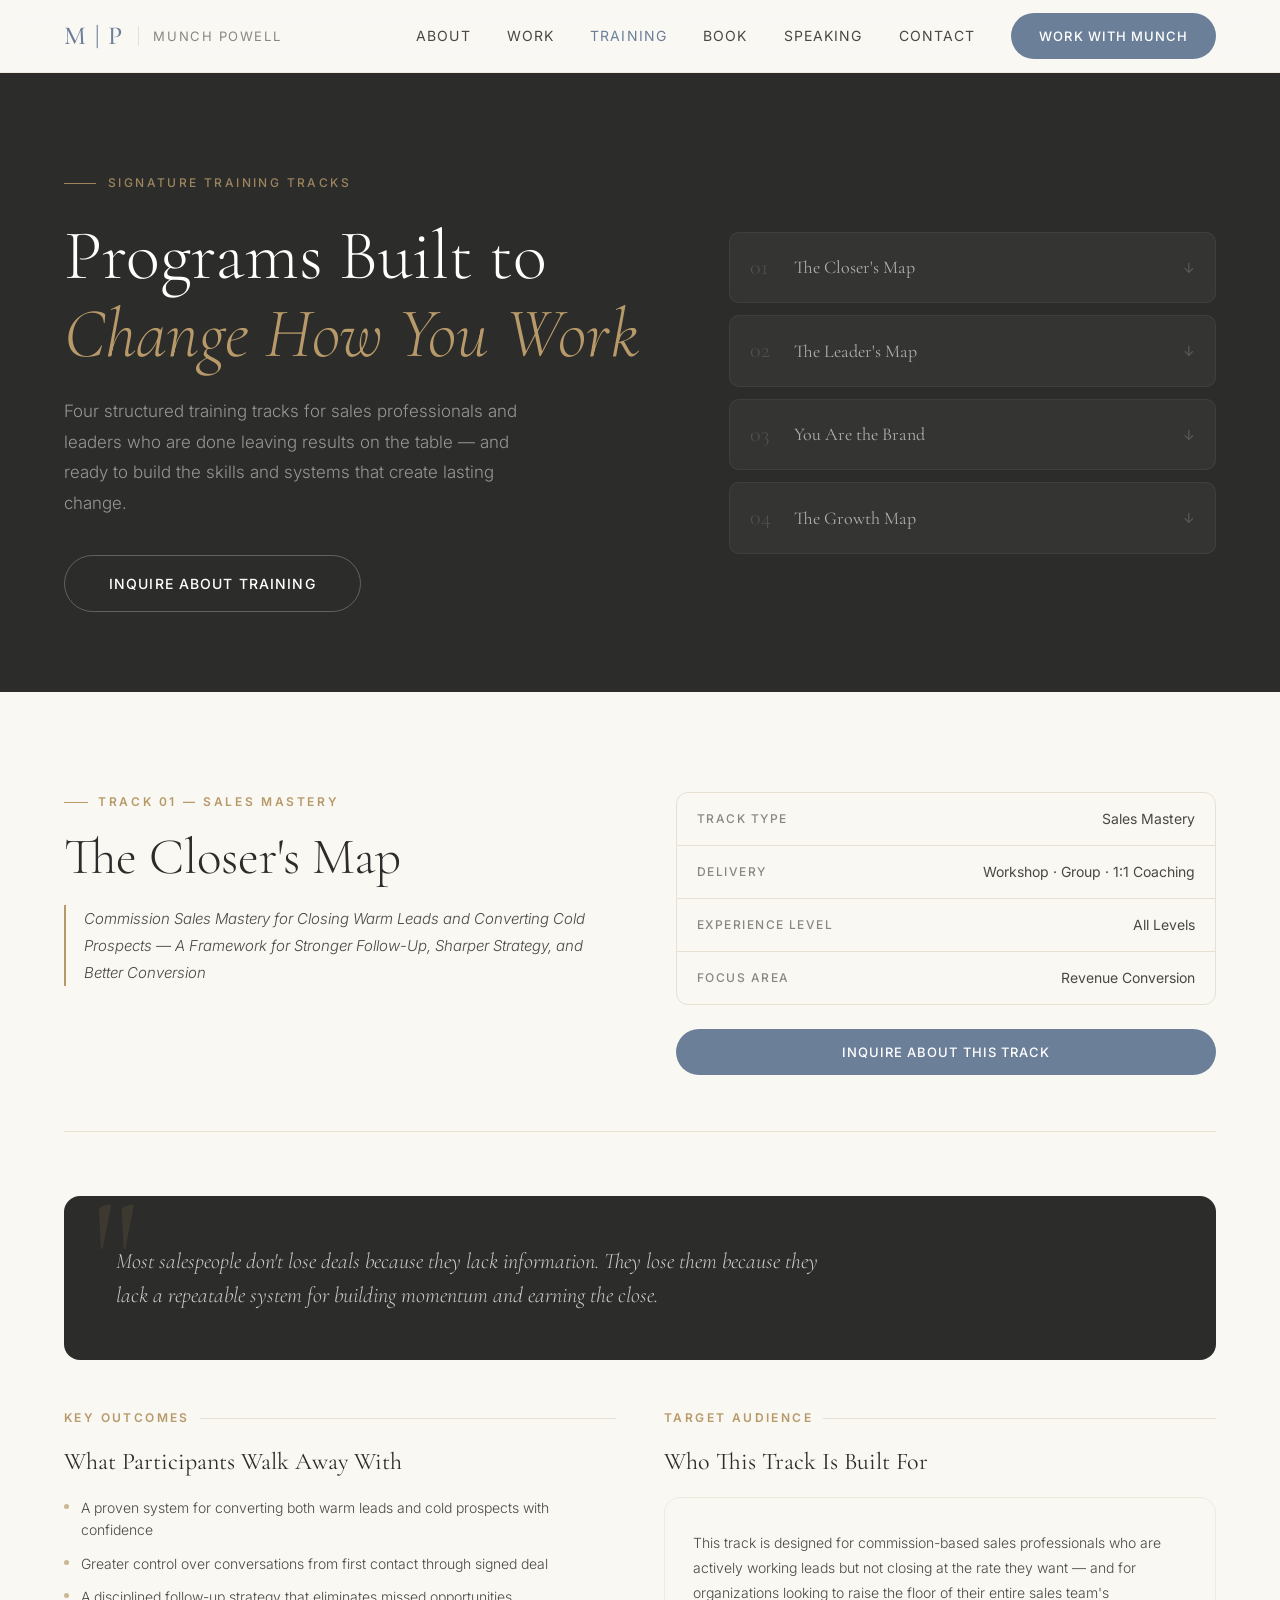
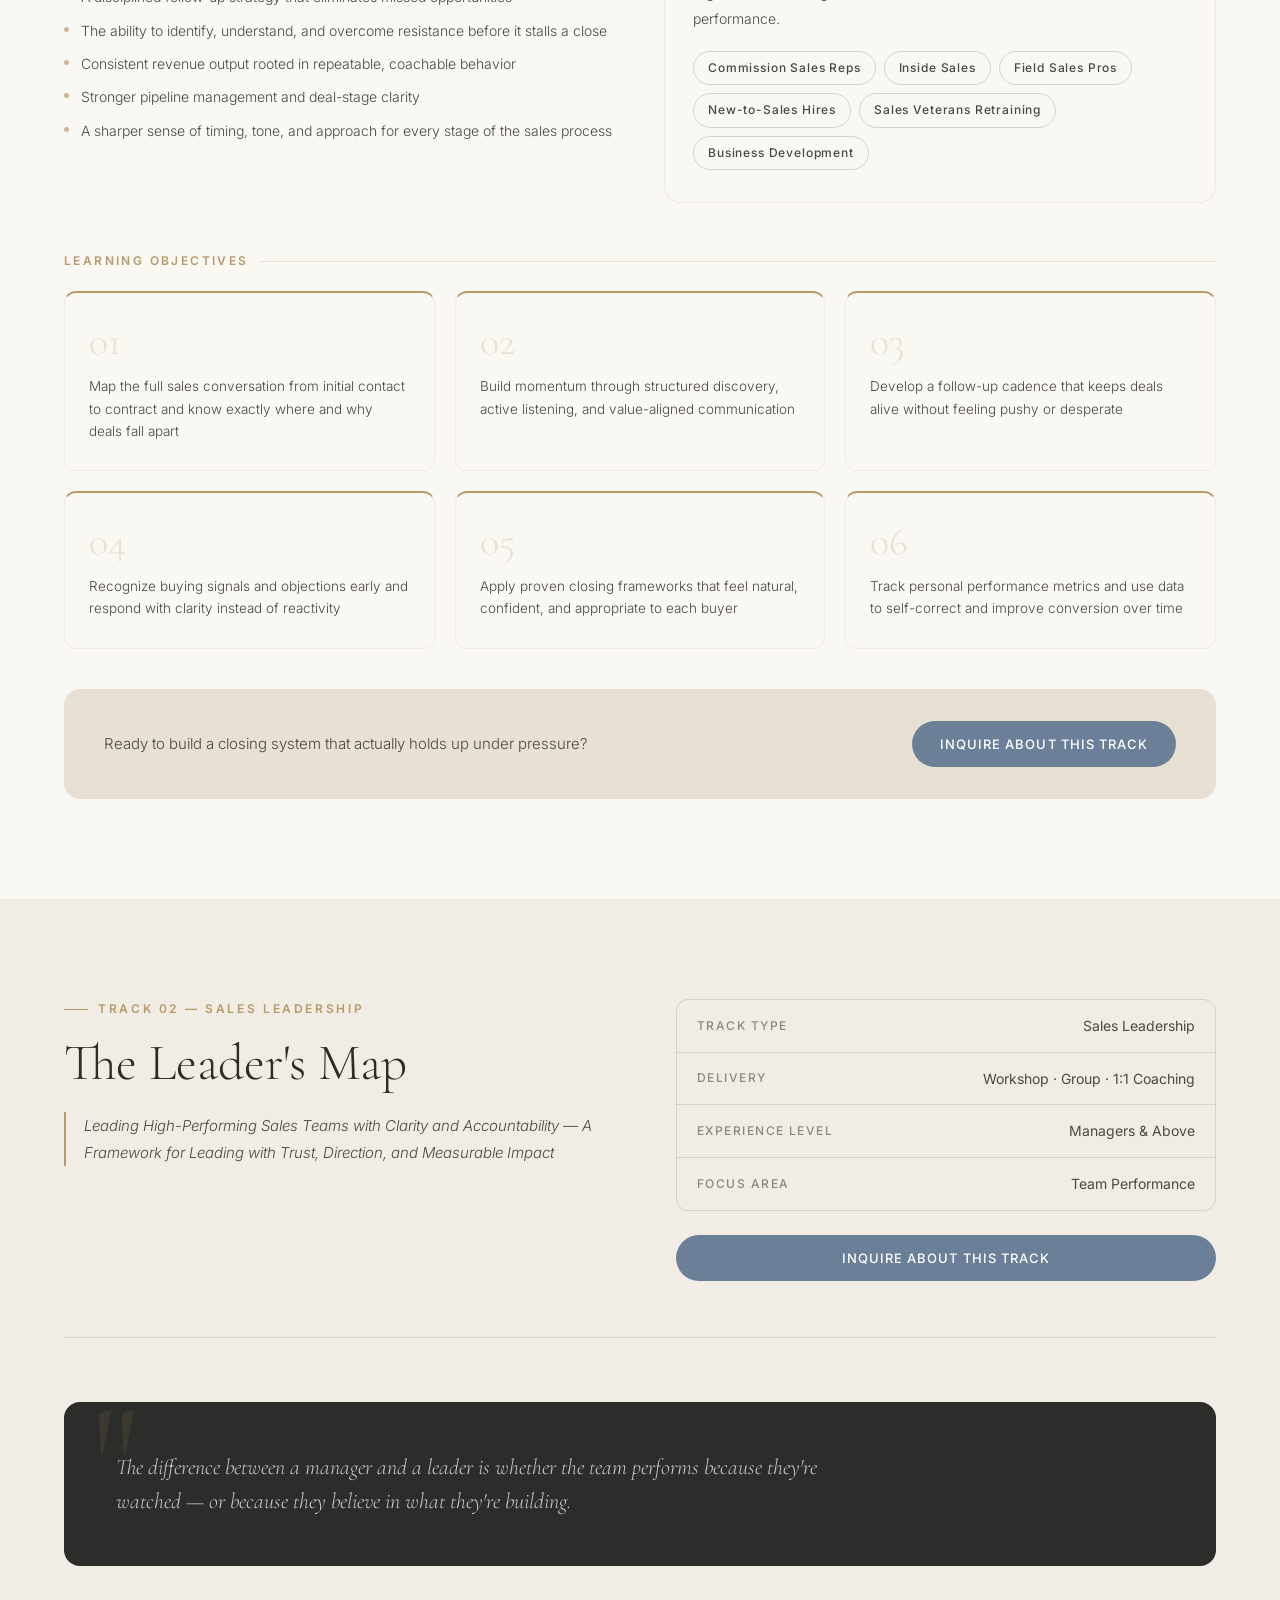
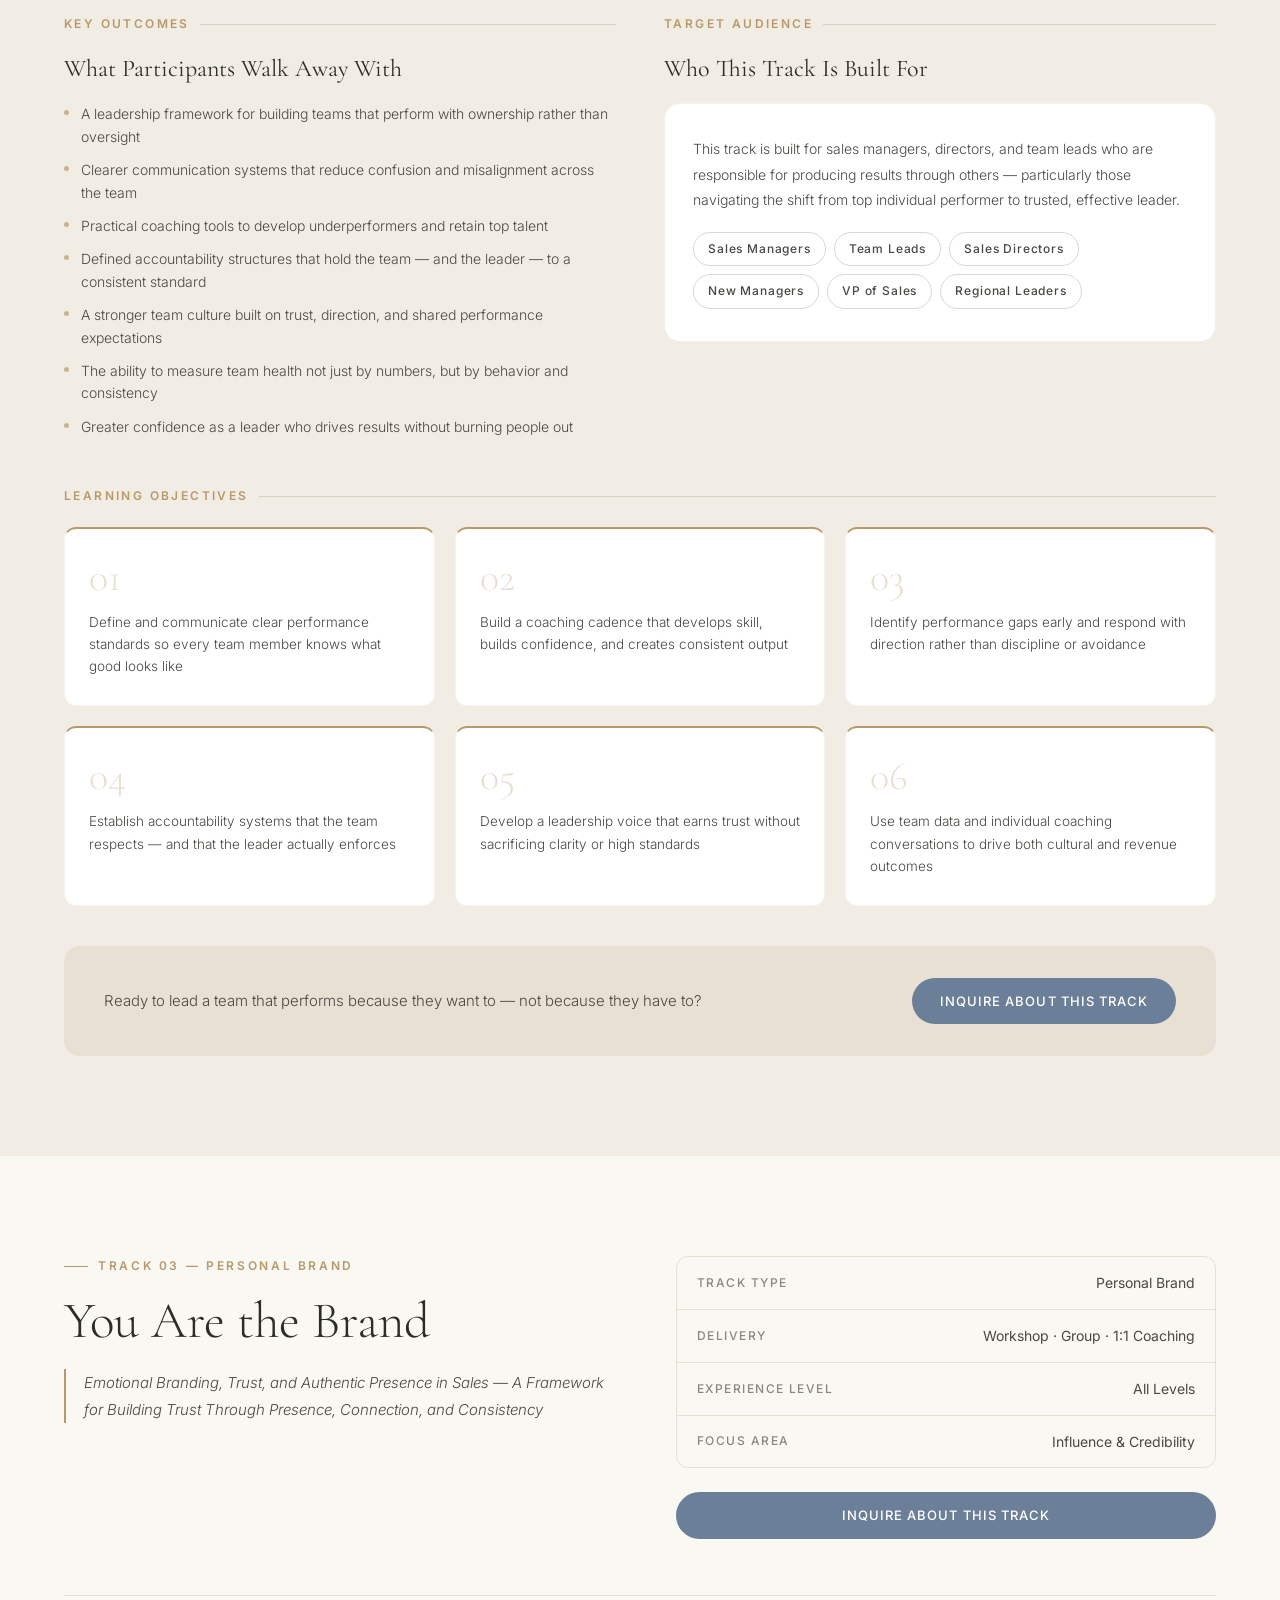
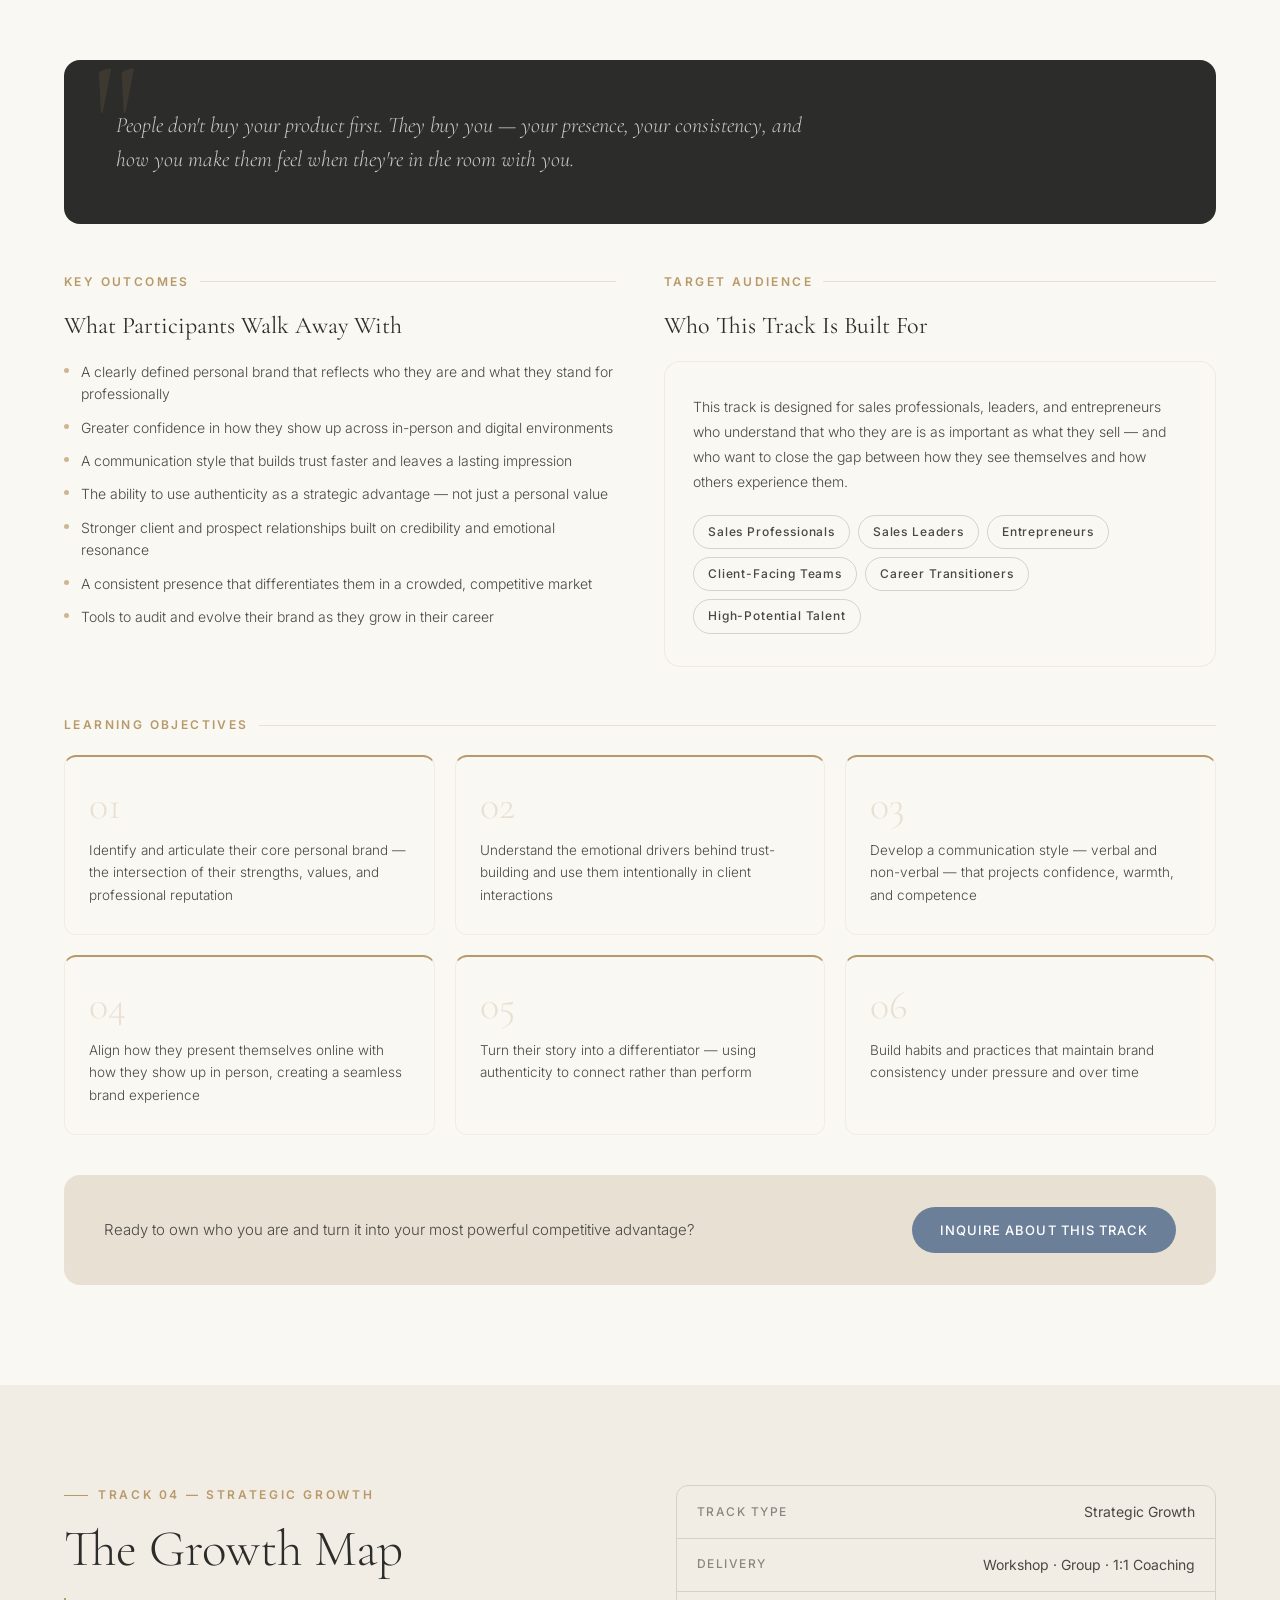
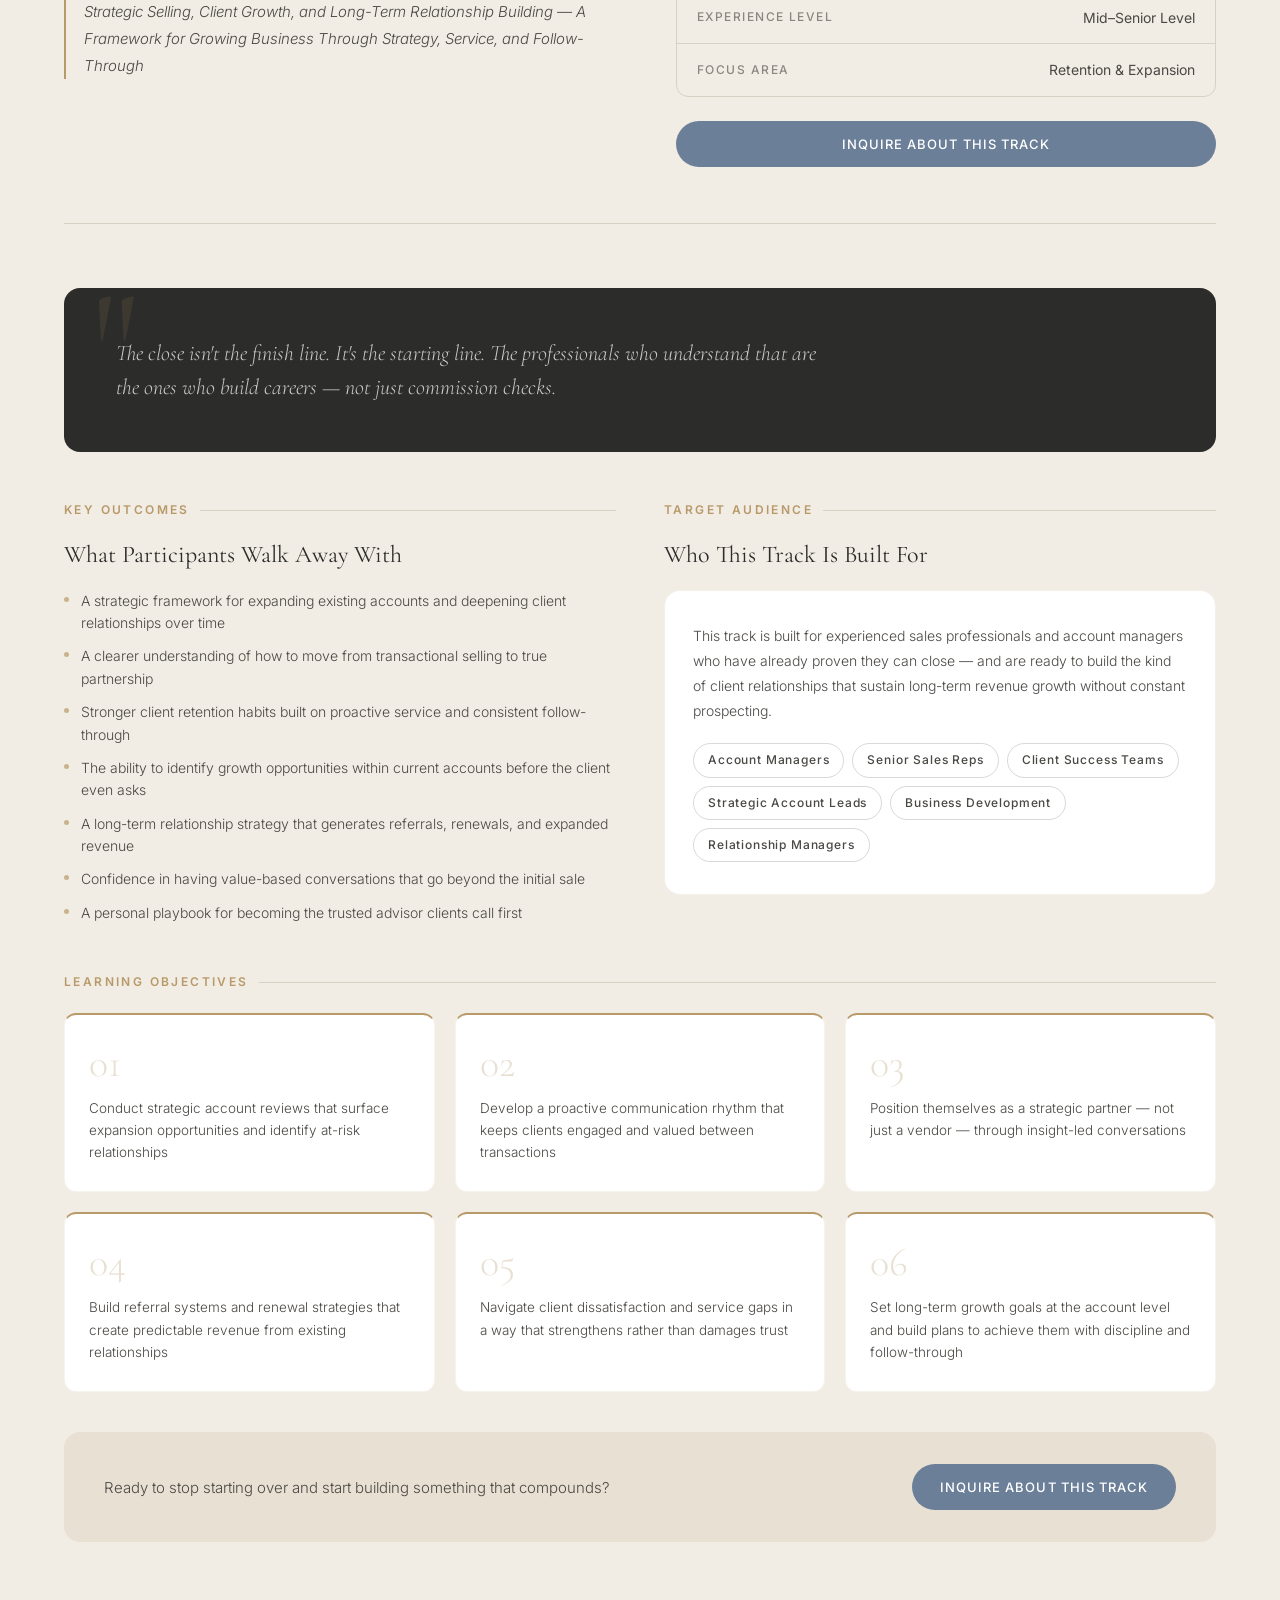
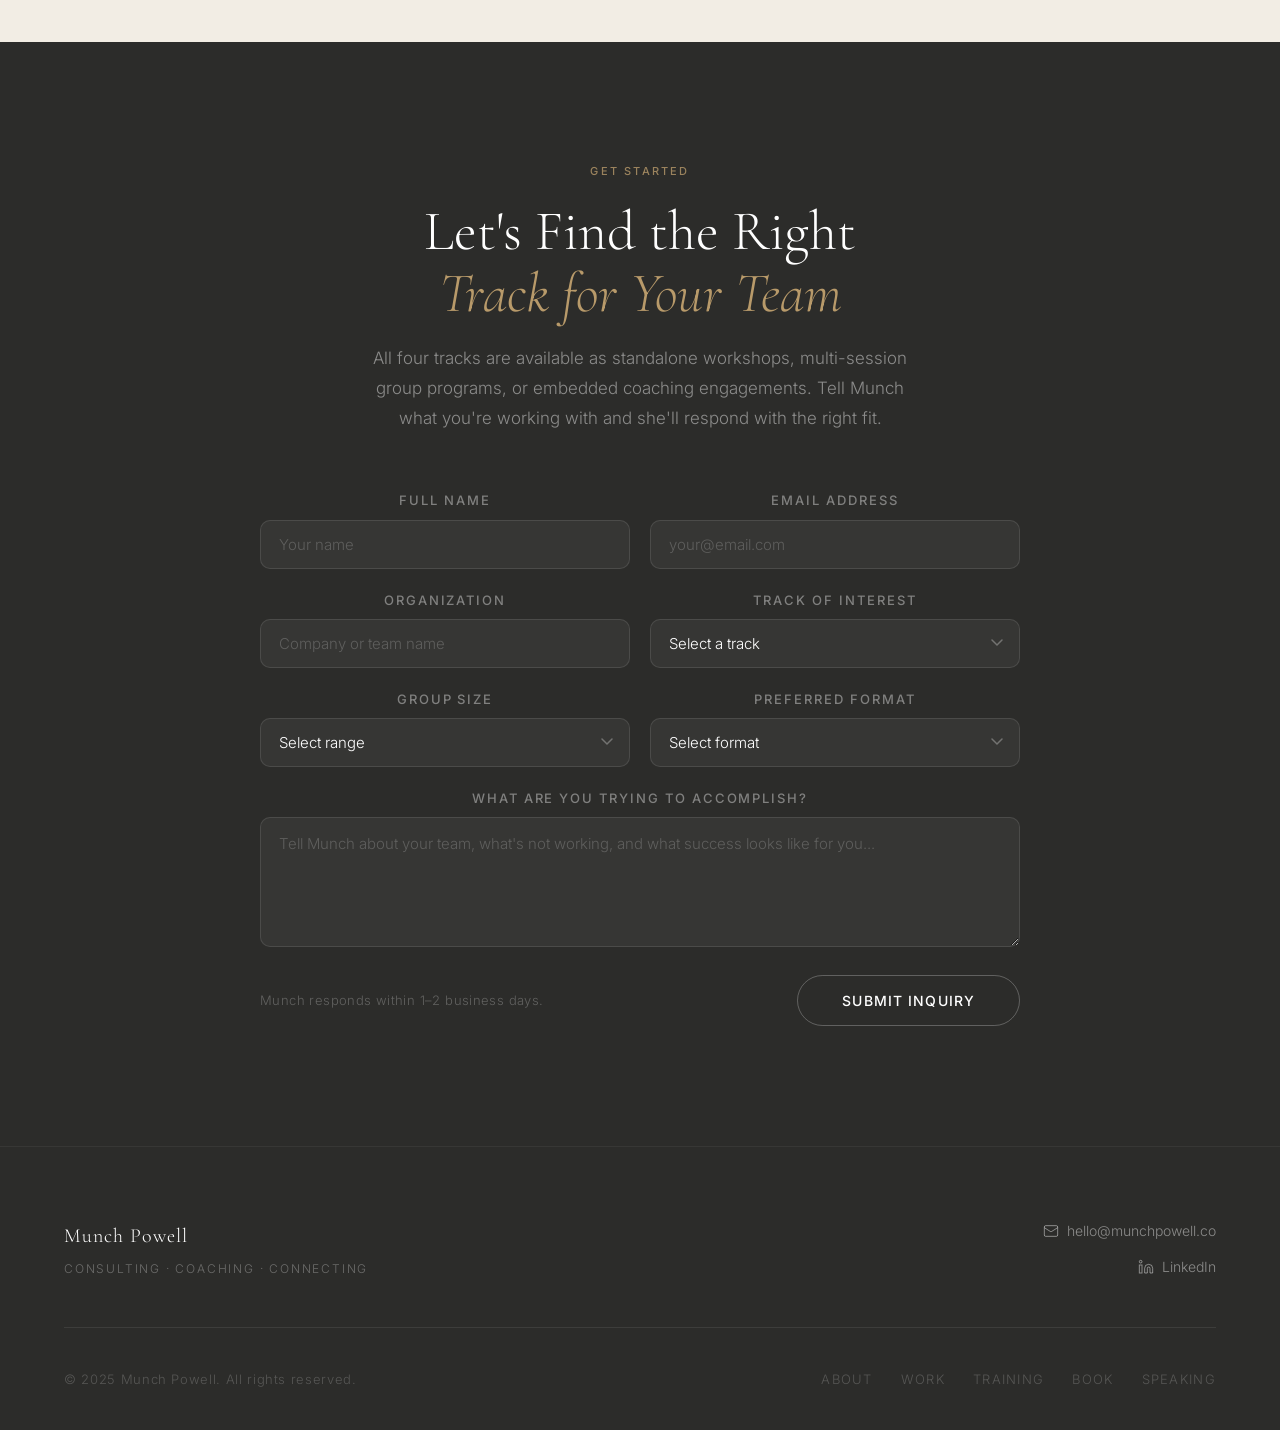
==== commit a03fdcf4: "Improve font sizes for readability on desktop and mobile" ====
--- a/training/index.html
+++ b/training/index.html
@@ -15,6 +15,9 @@
 <meta property="og:image" content="https://munchpowell.co/assets/images/hero.png">
 
 <meta name="theme-color" content="#FAF8F3">
+<meta http-equiv="Cache-Control" content="no-cache, no-store, must-revalidate">
+<meta http-equiv="Pragma" content="no-cache">
+<meta http-equiv="Expires" content="0">
 <link rel="preconnect" href="https://fonts.googleapis.com">
 <link rel="preconnect" href="https://fonts.gstatic.com" crossorigin>
 <link href="https://fonts.googleapis.com/css2?family=Cormorant+Garamond:ital,wght@0,300;0,400;0,500;0,600;1,300;1,400&family=Inter:wght@300;400;500;600&display=swap" rel="stylesheet">
@@ -107,7 +110,7 @@
 
   nav a {
     font-family: var(--sans);
-    font-size: 13px;
+    font-size: 14px;
     font-weight: 400;
     letter-spacing: 0.08em;
     text-transform: uppercase;
@@ -221,7 +224,7 @@
   }
 
   .page-hero-eyebrow {
-    font-size: 11px;
+    font-size: 12px;
     font-weight: 500;
     letter-spacing: 0.2em;
     text-transform: uppercase;
@@ -349,7 +352,7 @@
   }
 
   .track-eyebrow {
-    font-size: 10px;
+    font-size: 12px;
     font-weight: 600;
     letter-spacing: 0.22em;
     text-transform: uppercase;
@@ -417,7 +420,7 @@
   .track-meta-item:last-child { border-bottom: none; }
 
   .track-meta-label {
-    font-size: 11px;
+    font-size: 12px;
     font-weight: 500;
     letter-spacing: 0.12em;
     text-transform: uppercase;
@@ -425,14 +428,14 @@
   }
 
   .track-meta-value {
-    font-size: 13px;
+    font-size: 14px;
     font-weight: 400;
     color: var(--charcoal-soft);
   }
 
   /* SECTION LABEL */
   .content-label {
-    font-size: 10px;
+    font-size: 12px;
     font-weight: 600;
     letter-spacing: 0.2em;
     text-transform: uppercase;
@@ -527,7 +530,7 @@
   }
 
   .tag {
-    font-size: 11px;
+    font-size: 12px;
     font-weight: 500;
     letter-spacing: 0.07em;
     padding: 6px 14px;
@@ -743,7 +746,7 @@
   }
 
   .footer-copy {
-    font-size: 12px;
+    font-size: 13px;
     font-weight: 300;
     color: rgba(255,255,255,0.2);
     letter-spacing: 0.05em;
@@ -752,7 +755,7 @@
   .footer-nav { display: flex; gap: 28px; }
 
   .footer-nav a {
-    font-size: 12px;
+    font-size: 13px;
     font-weight: 300;
     letter-spacing: 0.1em;
     text-transform: uppercase;
@@ -796,6 +799,10 @@
     .track-cta-strip { flex-direction: column; text-align: center; }
     .track-pull-quote { padding: 36px 28px; }
     .track-pull-quote p { font-size: 18px; }
+    .track-eyebrow { font-size: 12px; }
+    .content-label { font-size: 12px; }
+    .tform-group label { font-size: 13px; }
+    .tag { font-size: 12px; }
   }
 </style>
 </head>
@@ -1291,7 +1298,7 @@
 
     .tform-group label {
       font-family: var(--sans);
-      font-size: 11px;
+      font-size: 13px;
       font-weight: 500;
       letter-spacing: 0.15em;
       text-transform: uppercase;
@@ -1364,7 +1371,7 @@
     }
 
     .tform-note {
-      font-size: 12px;
+      font-size: 13px;
       font-weight: 300;
       color: rgba(255,255,255,0.25);
       letter-spacing: 0.03em;
@@ -1487,7 +1494,7 @@
     </div>
 
     <!-- SUCCESS MESSAGE -->
-    <div class="tform-success" id="trainingSuccess">
+    <div class="tform-success" id="trainingSuccess" style="display:none;">
       <div class="tform-success-icon">
         <svg viewBox="0 0 24 24"><polyline points="20 6 9 17 4 12"/></svg>
       </div>
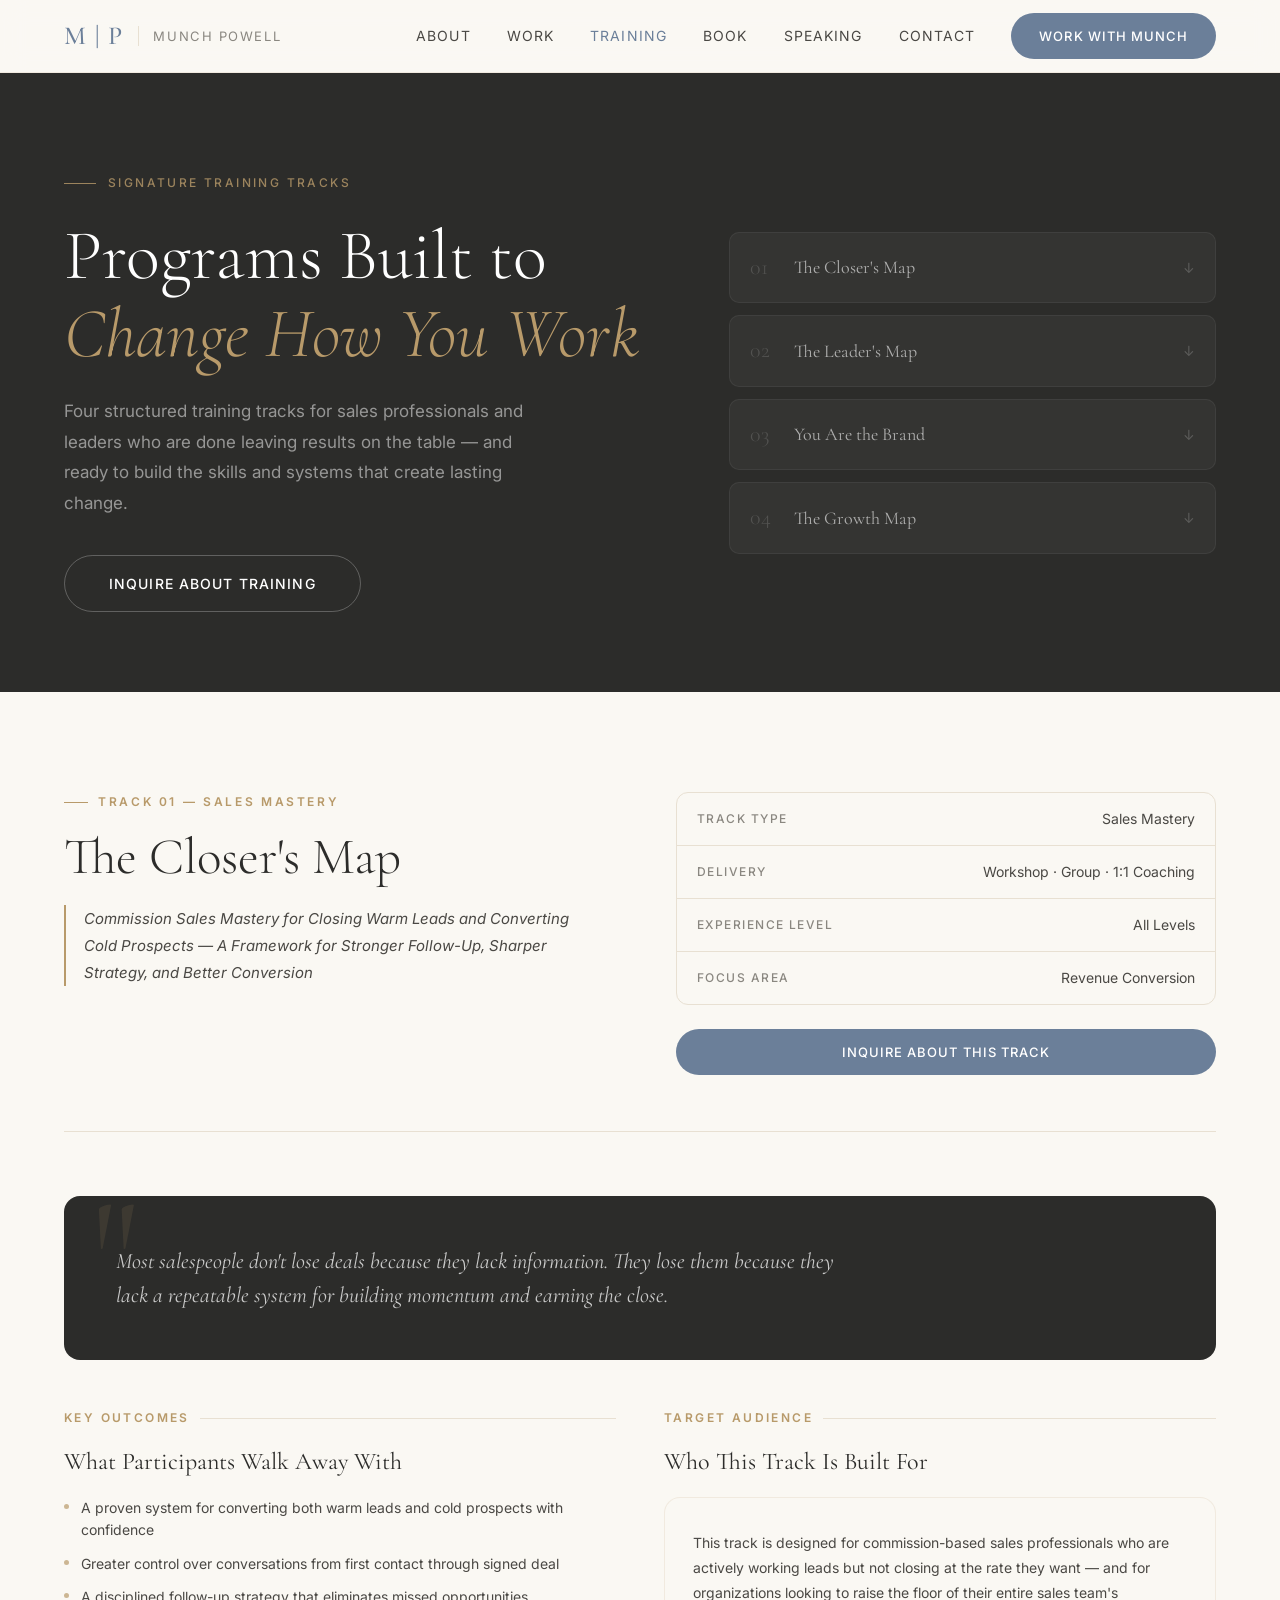
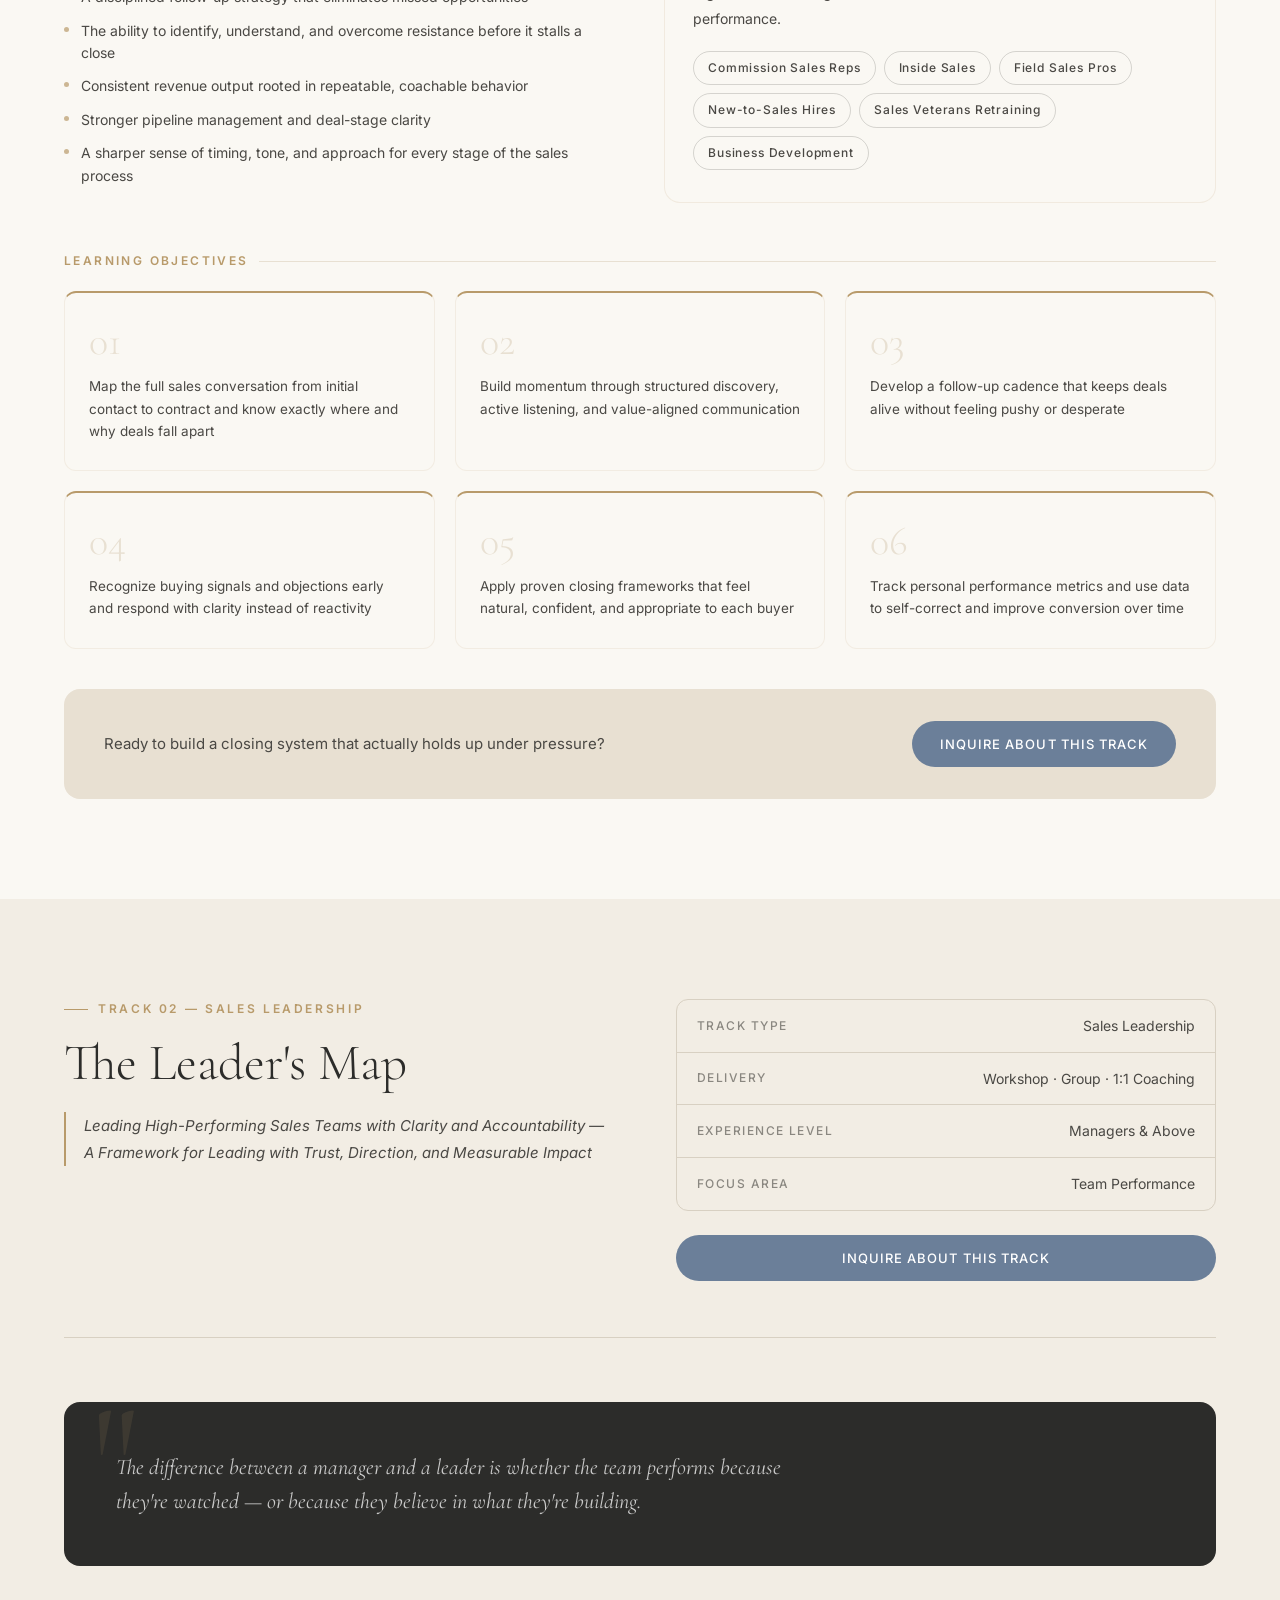
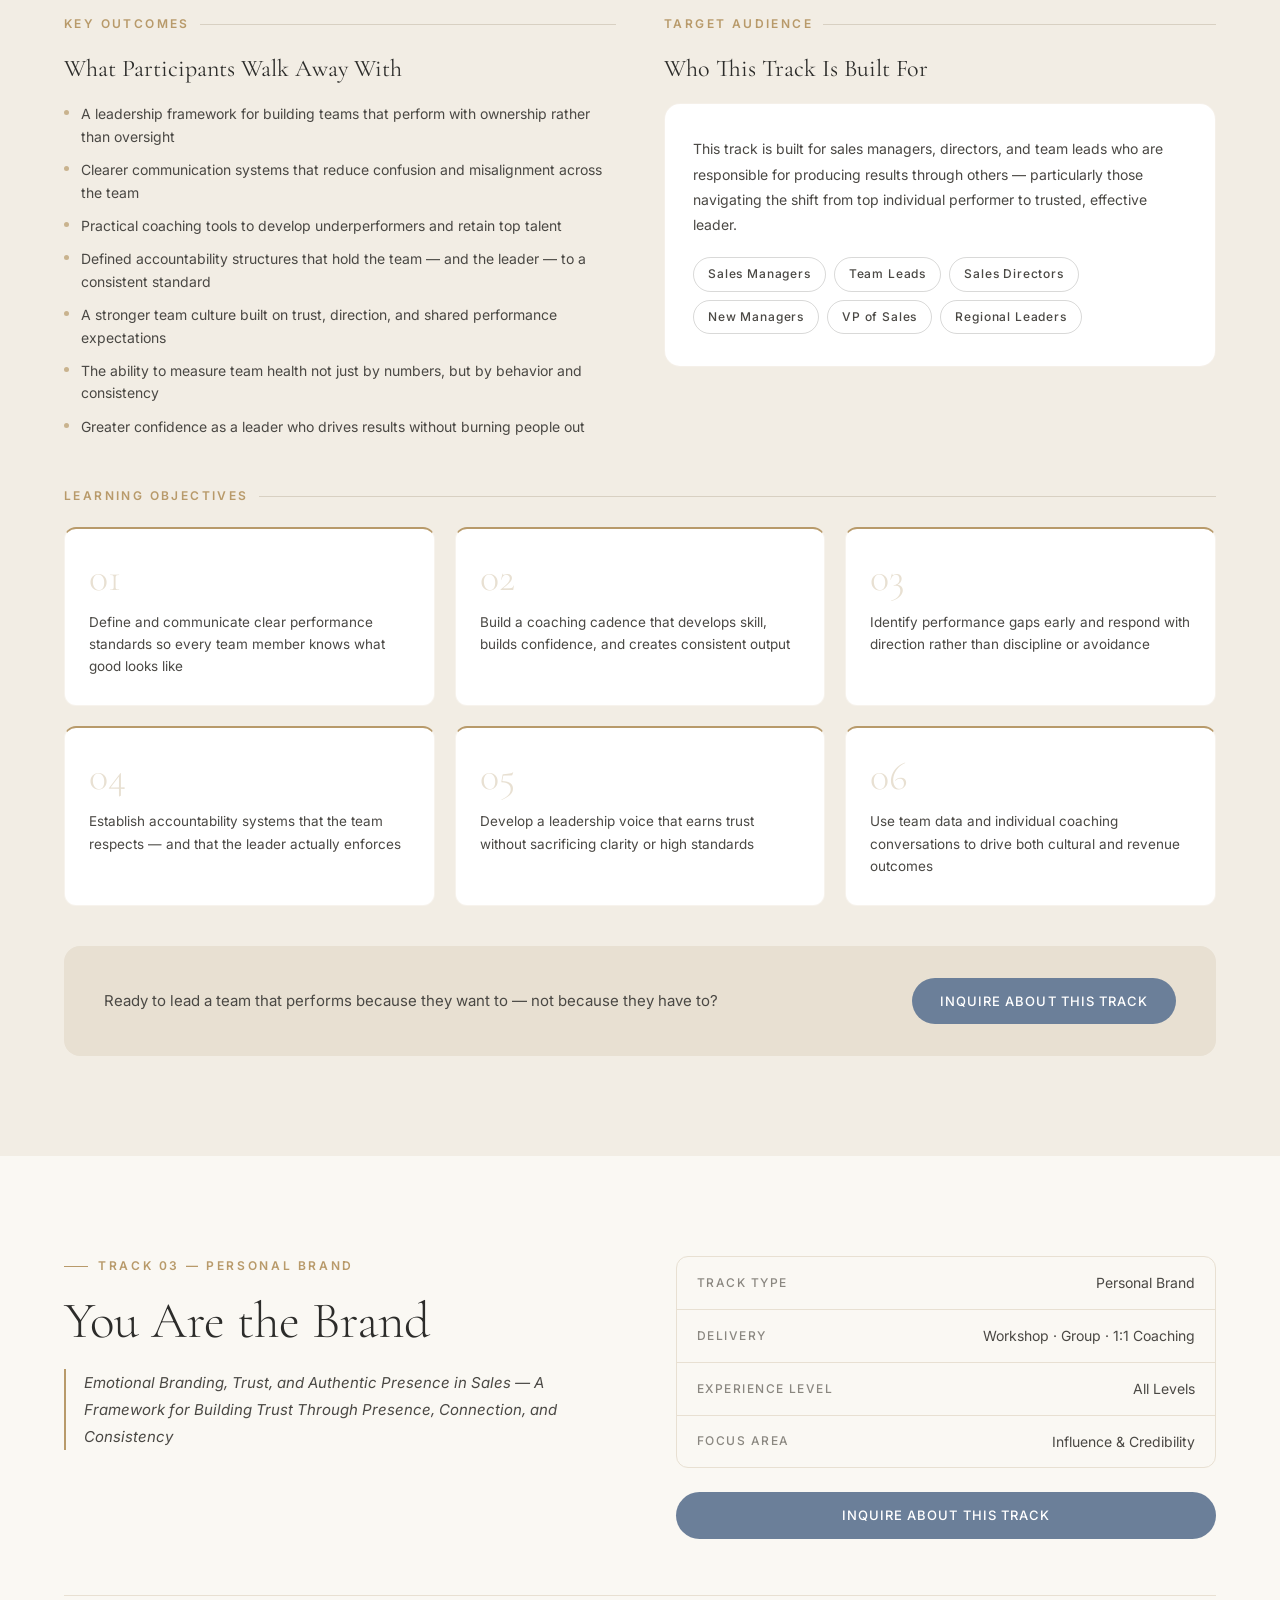
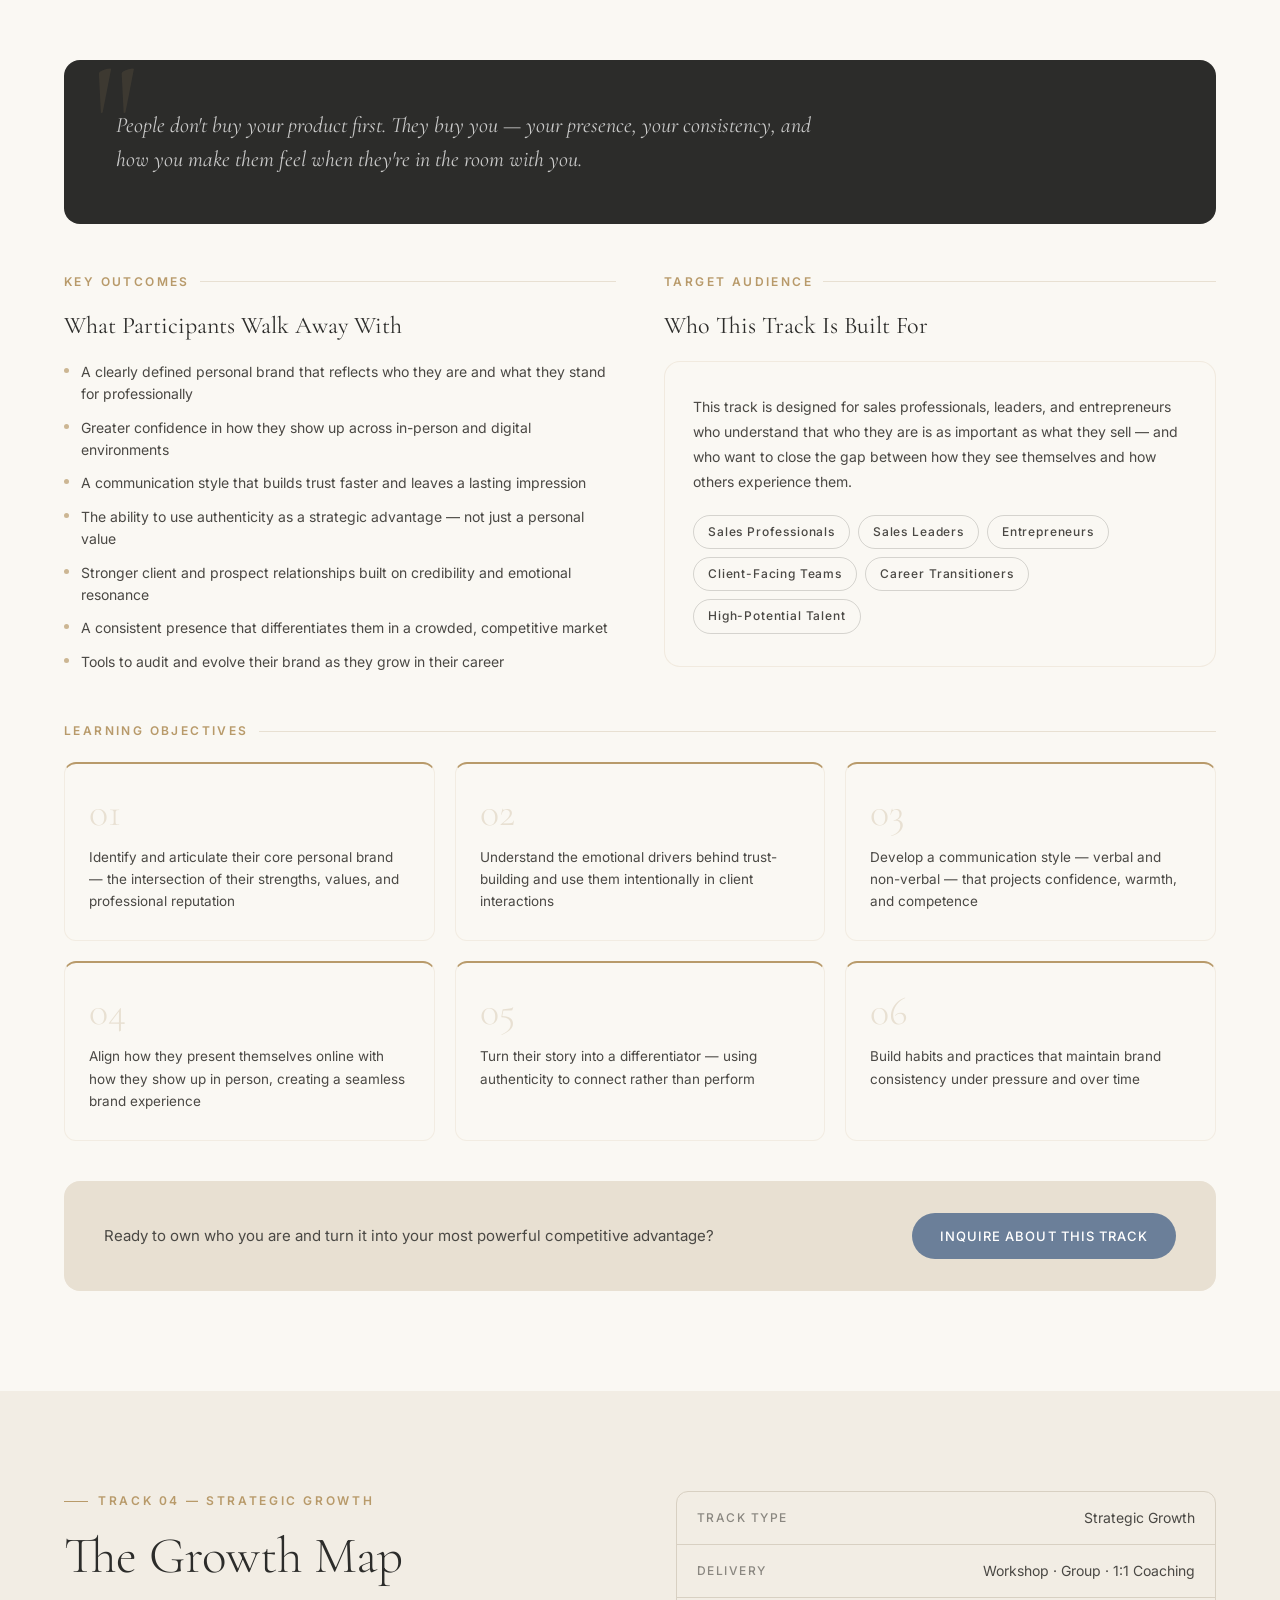
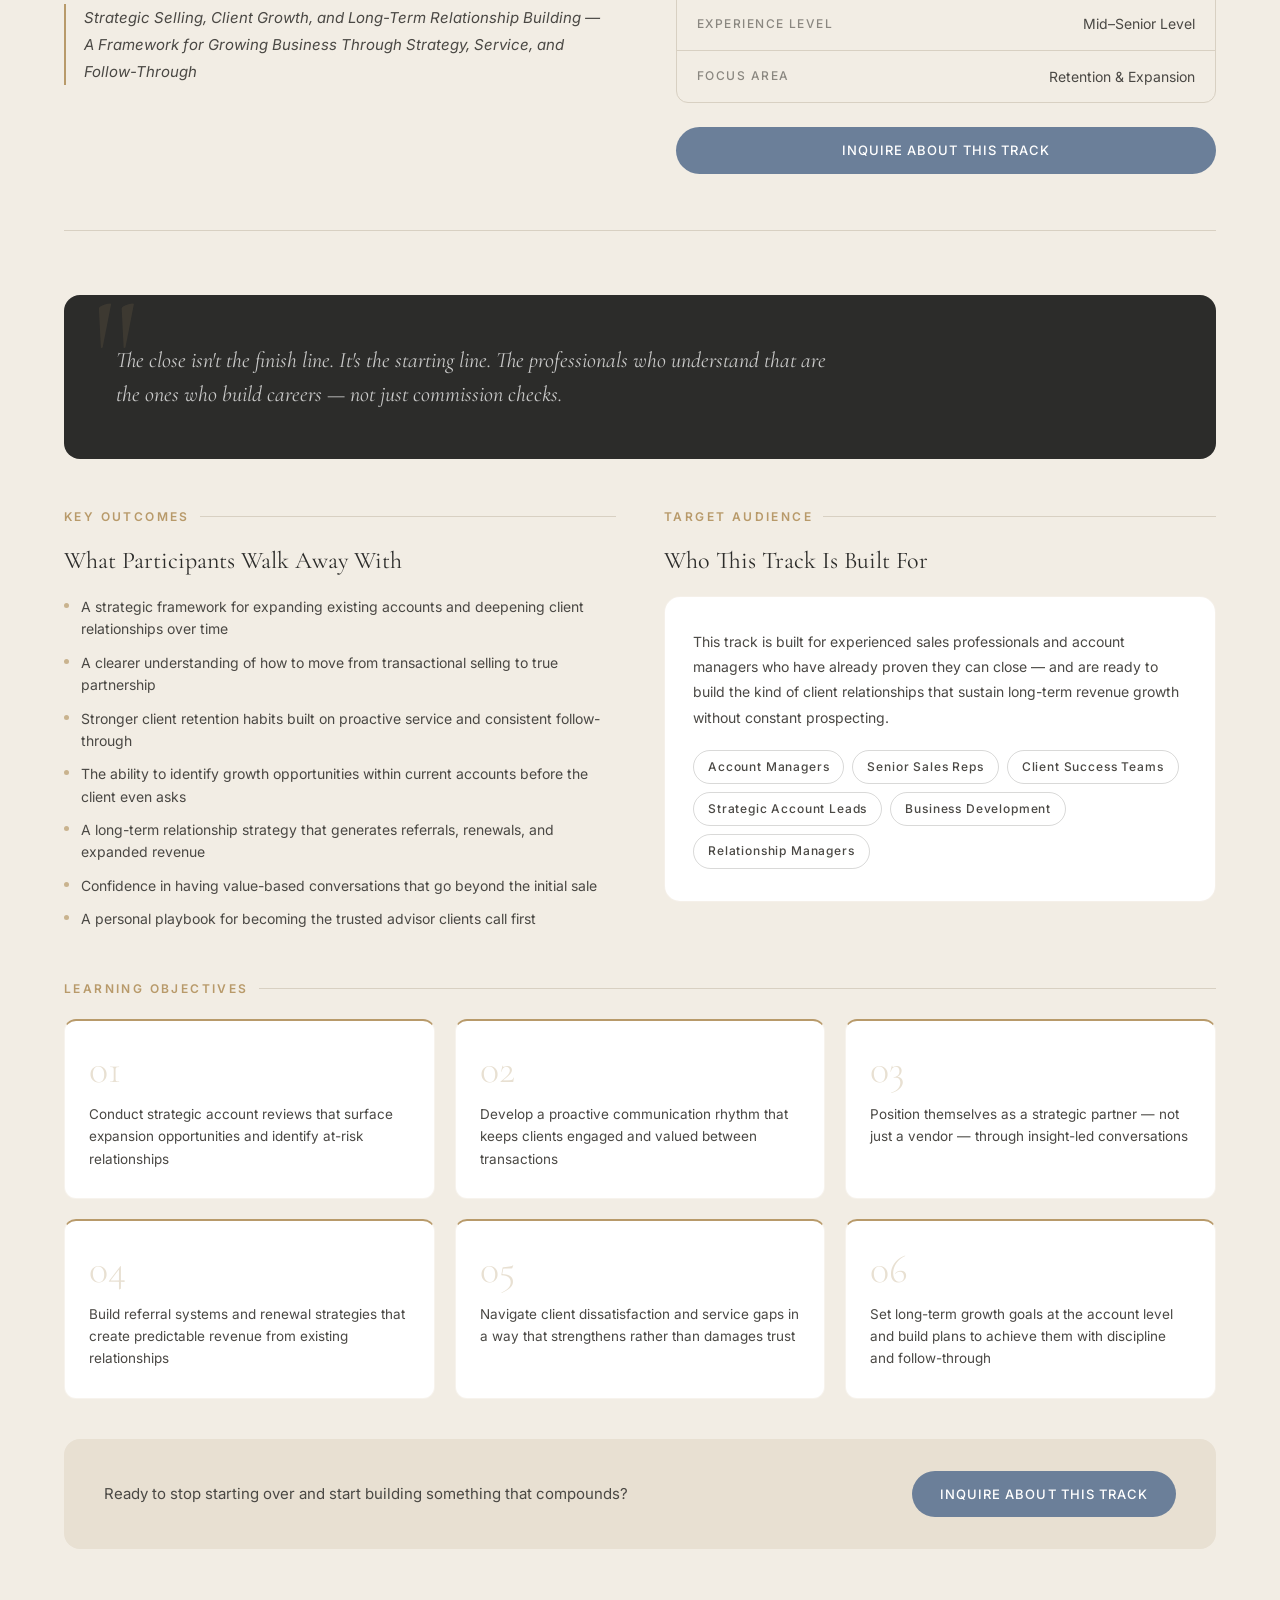
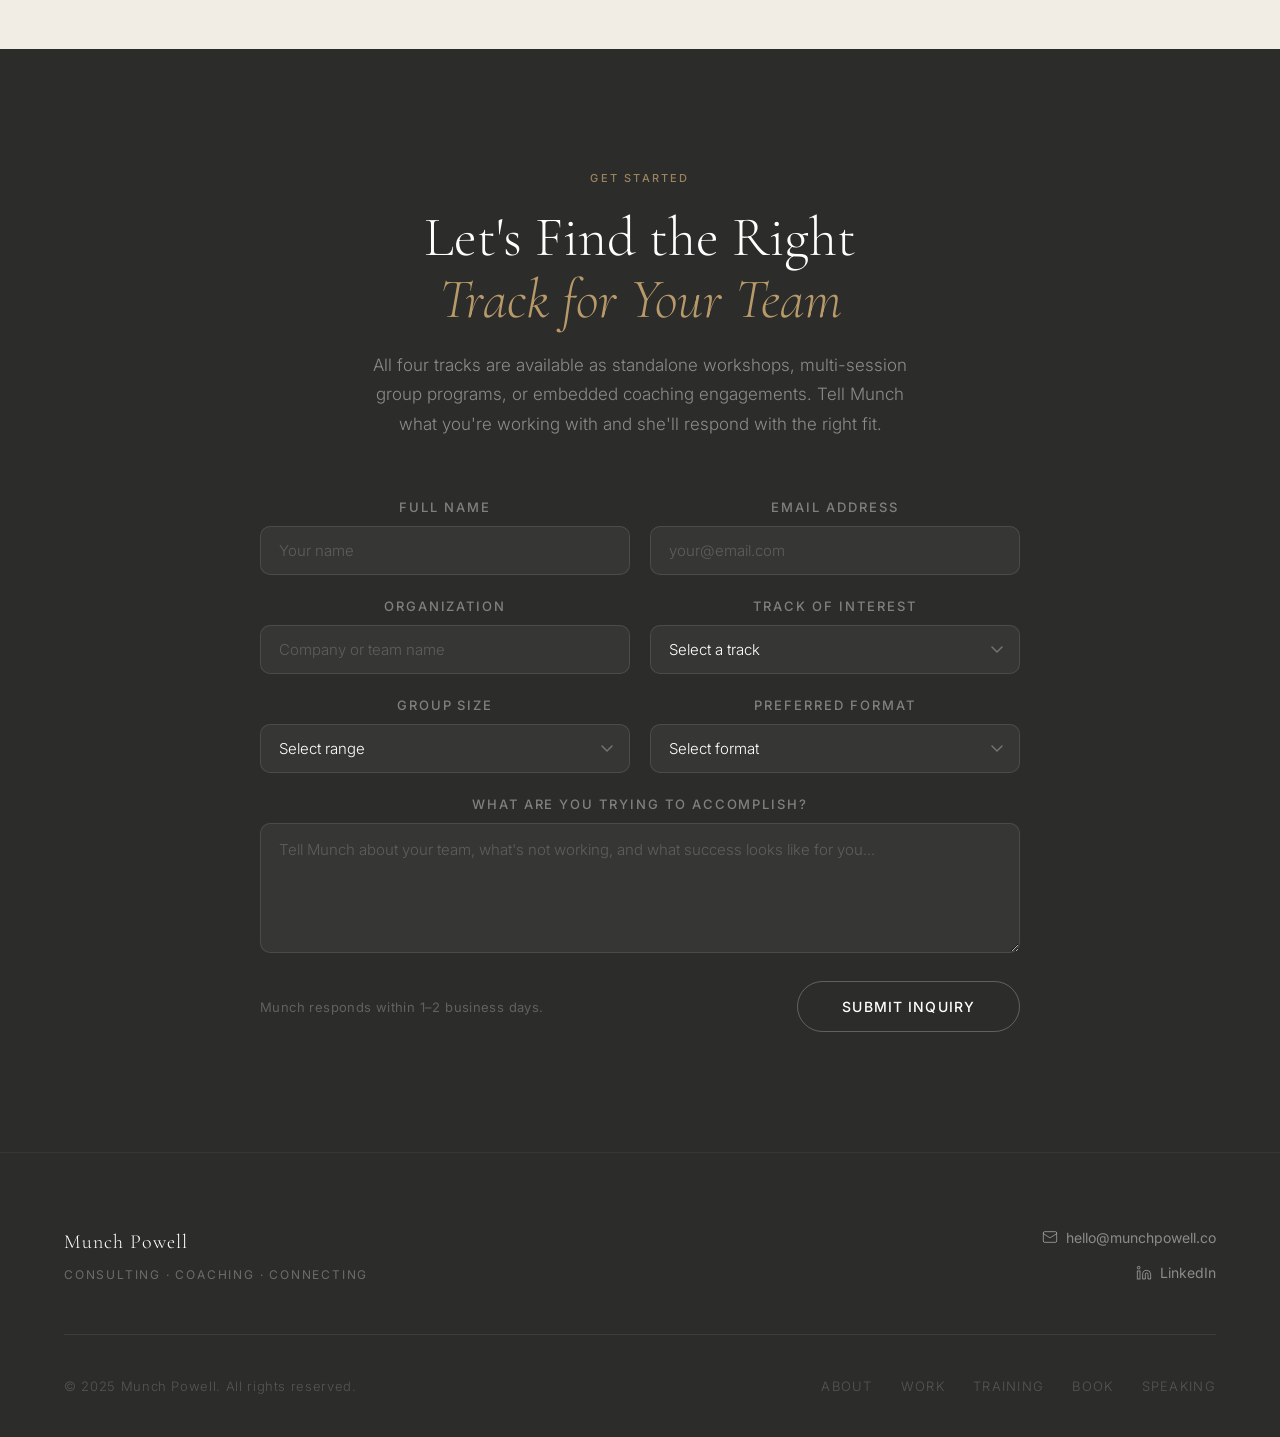
==== commit bbcd1860: "Improve body copy weight for readability" ====
--- a/training/index.html
+++ b/training/index.html
@@ -260,7 +260,7 @@
 
   .page-hero-sub {
     font-size: 17px;
-    font-weight: 300;
+    font-weight: 400;
     line-height: 1.8;
     color: rgba(255,255,255,0.5);
     margin-bottom: 36px;
@@ -382,7 +382,7 @@
 
   .track-tagline {
     font-size: 15px;
-    font-weight: 300;
+    font-weight: 400;
     line-height: 1.8;
     color: var(--charcoal-soft);
     font-style: italic;
@@ -487,7 +487,7 @@
     align-items: flex-start;
     gap: 12px;
     font-size: 14px;
-    font-weight: 300;
+    font-weight: 400;
     line-height: 1.6;
     color: var(--charcoal-soft);
   }
@@ -517,7 +517,7 @@
 
   .audience-block p {
     font-size: 14px;
-    font-weight: 300;
+    font-weight: 400;
     line-height: 1.8;
     color: var(--charcoal-soft);
     margin-bottom: 20px;
@@ -569,7 +569,7 @@
 
   .obj-card p {
     font-size: 13.5px;
-    font-weight: 300;
+    font-weight: 400;
     line-height: 1.65;
     color: var(--charcoal-soft);
   }
@@ -599,7 +599,7 @@
   .track-pull-quote p {
     font-family: var(--serif);
     font-size: 22px;
-    font-weight: 300;
+    font-weight: 400;
     font-style: italic;
     line-height: 1.55;
     color: rgba(255,255,255,0.75);
@@ -626,7 +626,7 @@
 
   .track-cta-strip p {
     font-size: 15px;
-    font-weight: 300;
+    font-weight: 400;
     color: var(--charcoal-soft);
   }
 
@@ -703,7 +703,7 @@
 
   .footer-tagline {
     font-size: 12px;
-    font-weight: 300;
+    font-weight: 400;
     letter-spacing: 0.15em;
     text-transform: uppercase;
     color: rgba(255,255,255,0.3);
@@ -718,7 +718,7 @@
 
   .footer-links a {
     font-size: 14px;
-    font-weight: 300;
+    font-weight: 400;
     color: rgba(255,255,255,0.45);
     text-decoration: none;
     transition: color var(--transition);
@@ -1270,7 +1270,7 @@
 
     .training-cta-intro p {
       font-size: 16px;
-      font-weight: 300;
+      font-weight: 400;
       color: rgba(255,255,255,0.45);
       line-height: 1.75;
       max-width: 520px;
@@ -1372,7 +1372,7 @@
 
     .tform-note {
       font-size: 13px;
-      font-weight: 300;
+      font-weight: 400;
       color: rgba(255,255,255,0.25);
       letter-spacing: 0.03em;
     }
@@ -1418,7 +1418,7 @@
 
     .tform-success p {
       font-size: 15px;
-      font-weight: 300;
+      font-weight: 400;
       color: rgba(255,255,255,0.45);
       line-height: 1.7;
     }
